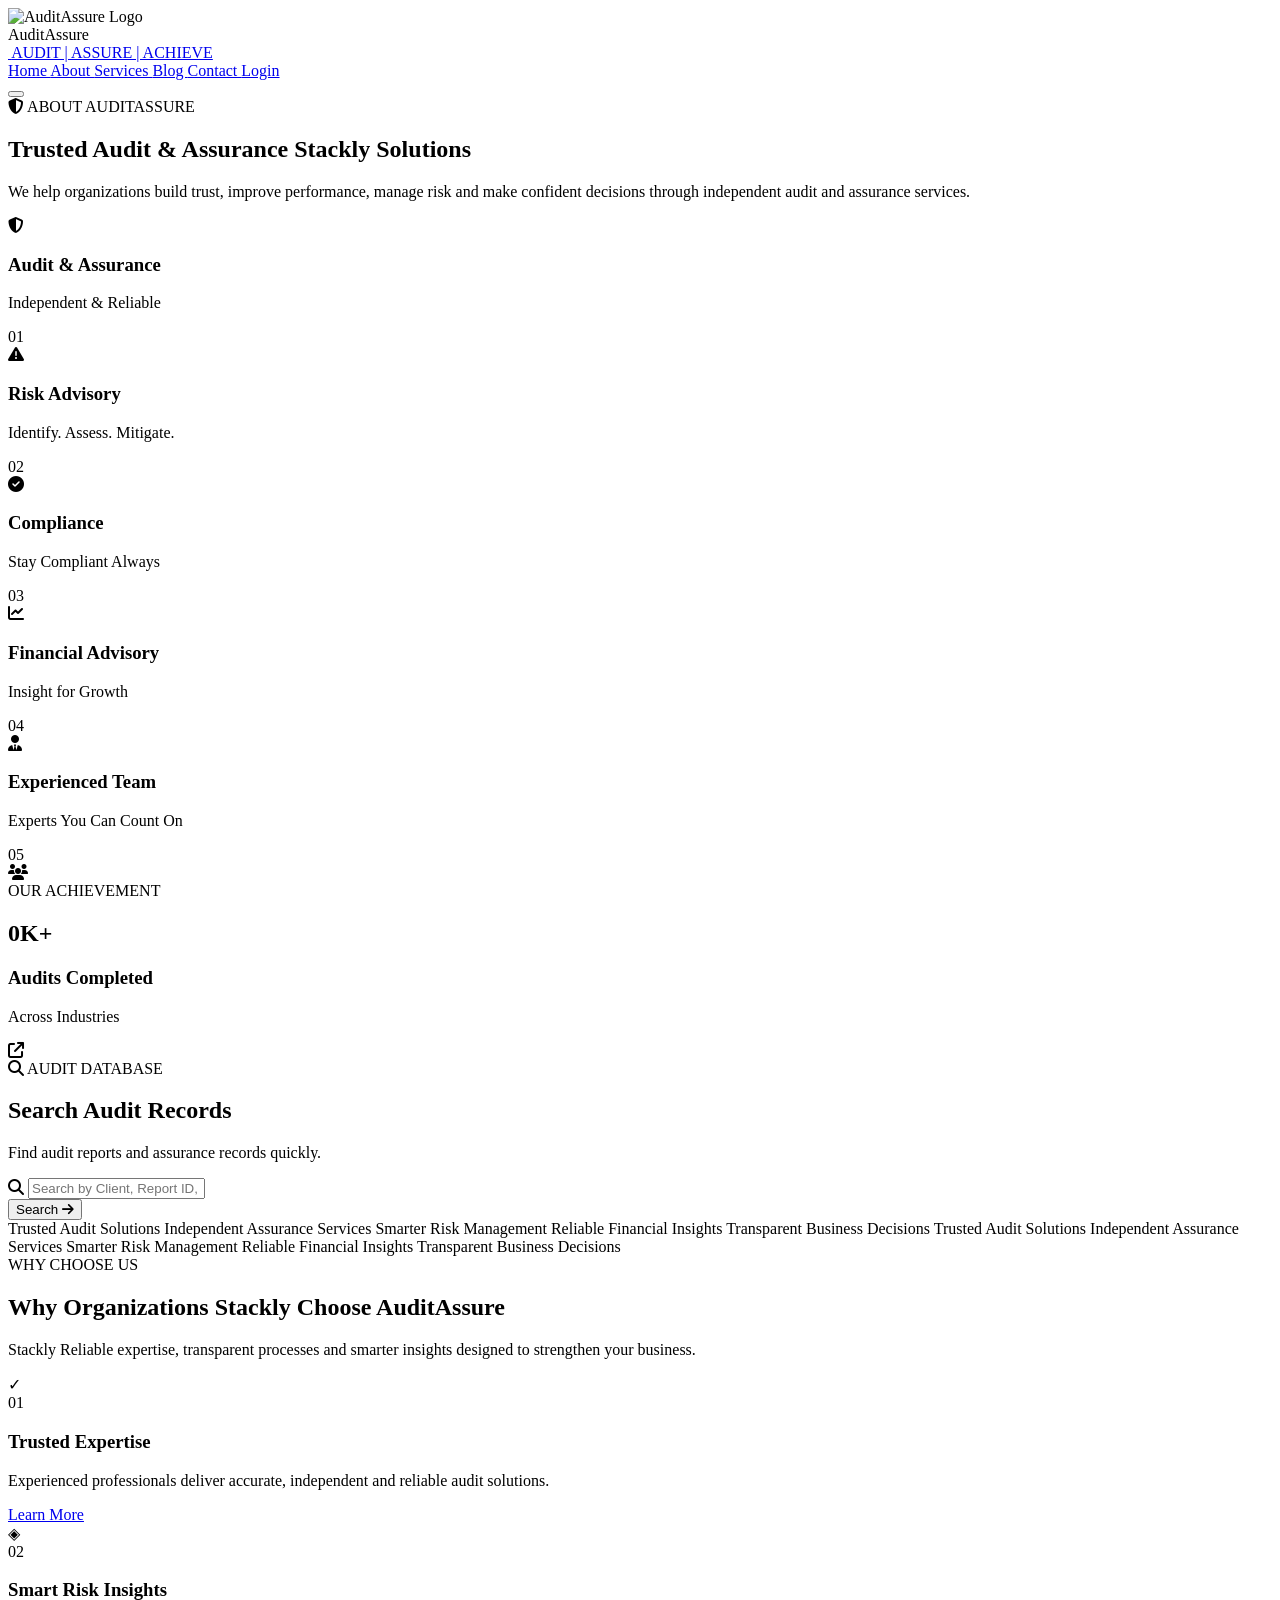
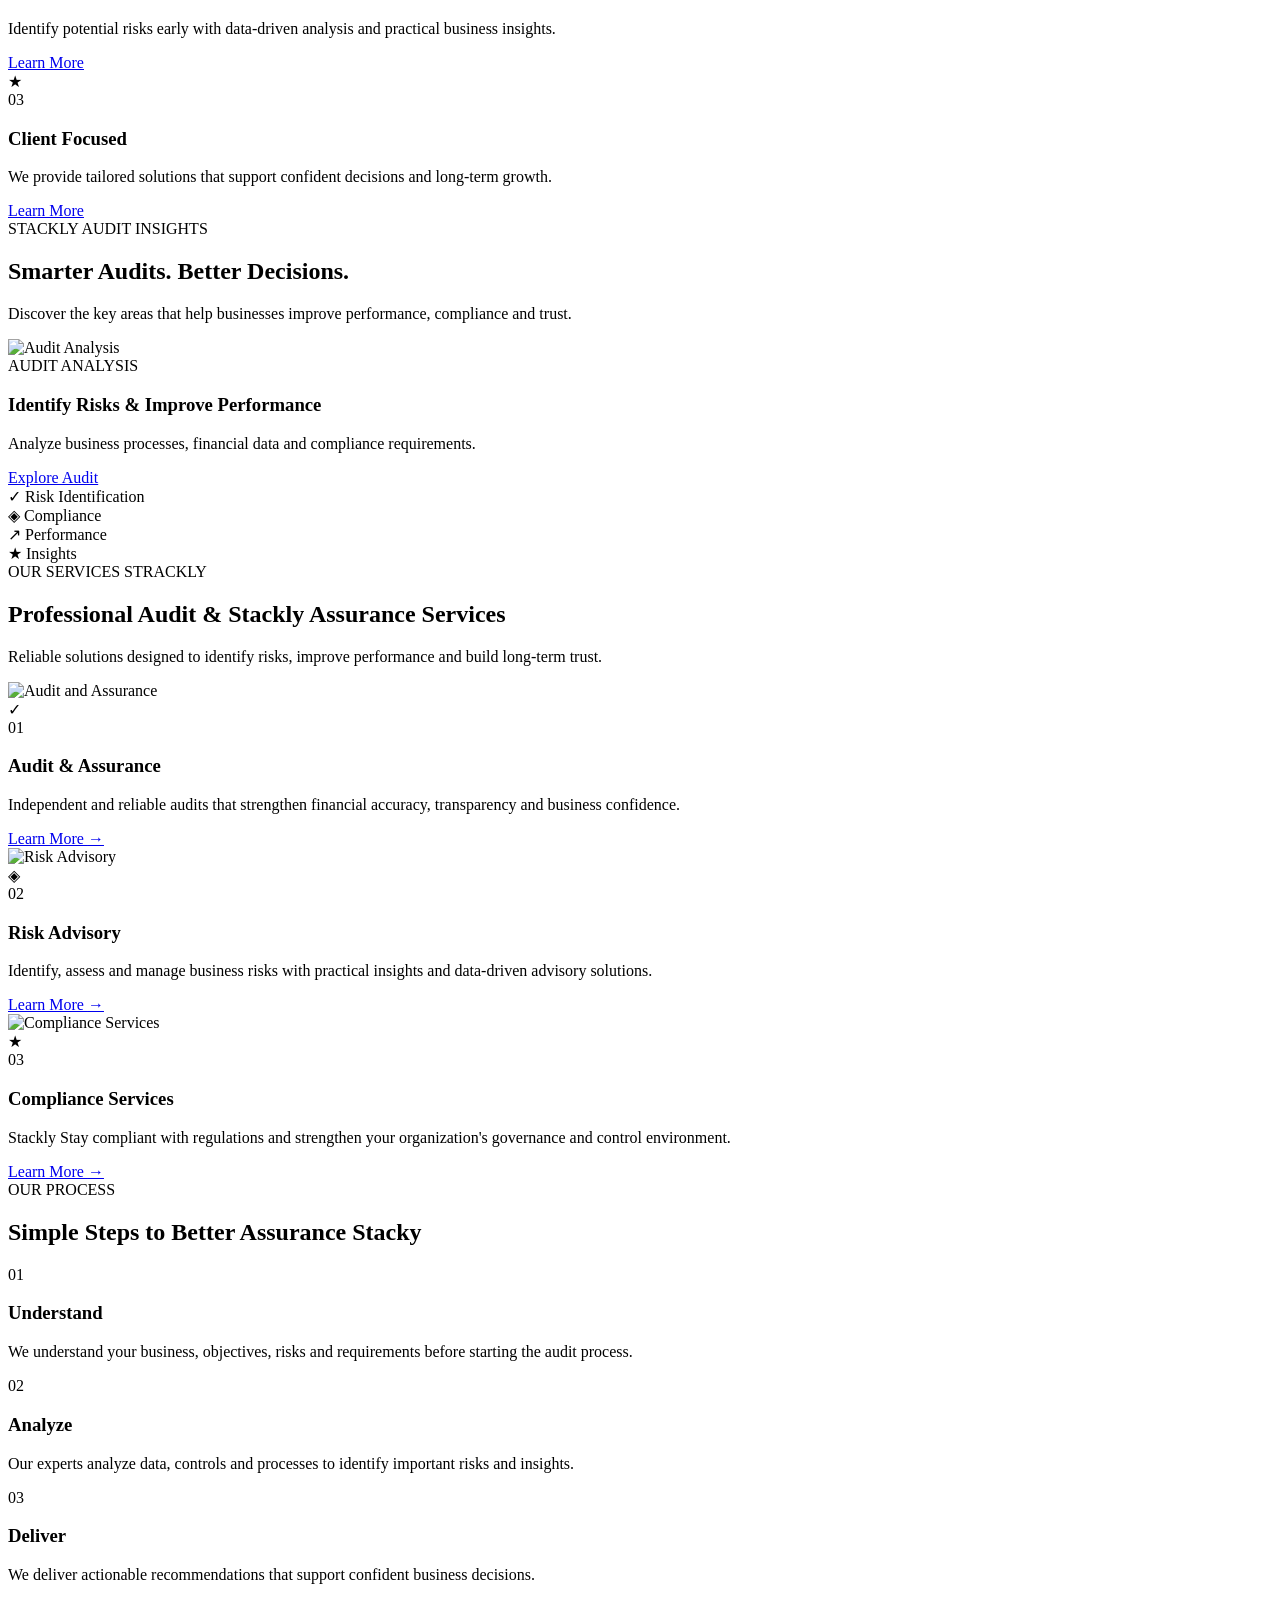
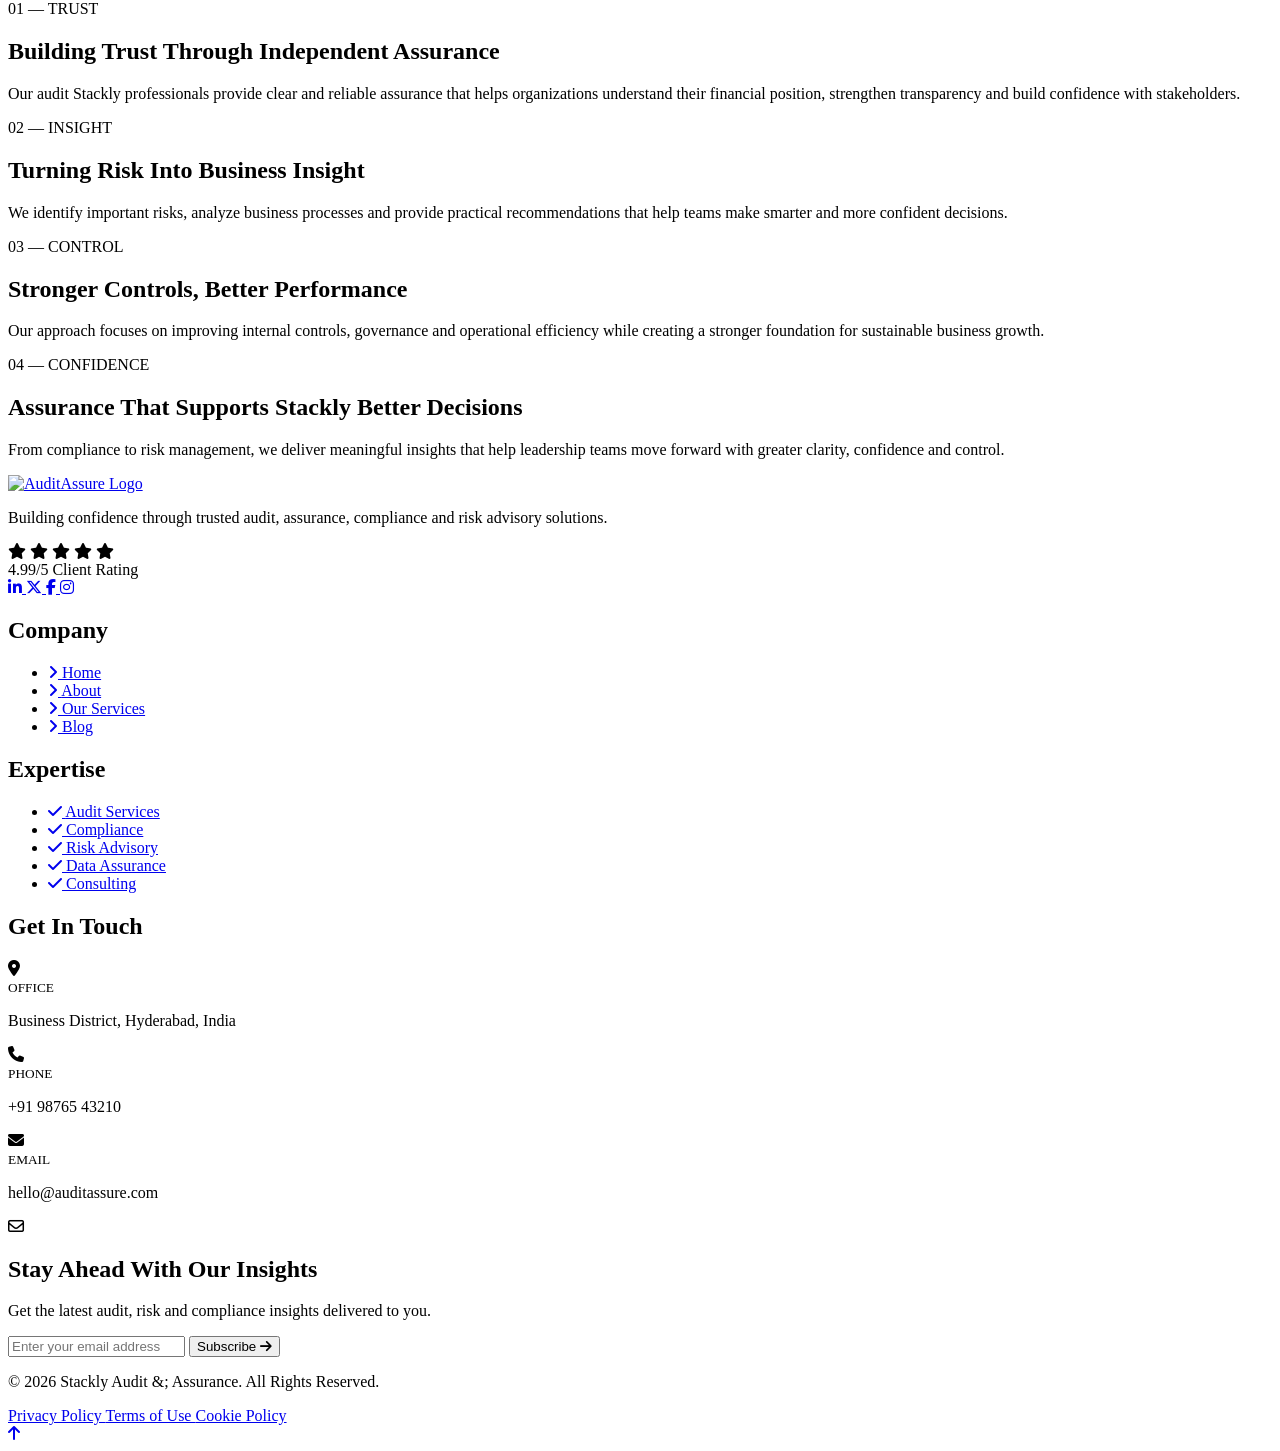
==== about.html @ adc041c5 "Add files via upload" ====
<!DOCTYPE html>
<html lang="en">
<head>
    <meta charset="UTF-8">
    <meta name="viewport" content="width=device-width, initial-scale=1.0">

    <title>AuditAssure | Contact Us</title>

    <meta
        name="description"
        content="Contact AuditAssure for professional audit and assurance services."
    >

    <!-- Google Font -->
    <link
        href="https://fonts.googleapis.com/css2?family=Inter:wght@400;500;600;700;800&display=swap"
        rel="stylesheet"
    >

    <!-- Font Awesome -->
    <link
        rel="stylesheet"
        href="https://cdnjs.cloudflare.com/ajax/libs/font-awesome/6.5.2/css/all.min.css"
    >

    <!-- CSS -->
    <link rel="stylesheet" href="css/about.css">
</head>

<body>

<!-- =====================================================
     PRELOADER
====================================================== -->

<div class="preloader" id="preloader">

    <div class="loader-wrapper">

        <div class="loader-shield">

            <img
                src="./assets/img-20.webp"
                alt="AuditAssure Logo"
            >

        </div>

        <div class="loader-brand">
            Audit<span>Assure</span>
        </div>

        <div class="loader-line">
            <span></span>
        </div>

    </div>

</div>


<!-- =====================================================
     HEADER
====================================================== -->

<header class="header" id="header">

    <div class="header-container">

        <!-- LOGO -->

        <a href="index.html" class="brand">

            <img
                class="brand-logo"
                src="./assets/img-19.webp"
                alt=""
            >

            <span class="brand-tagline">
                AUDIT | ASSURE | ACHIEVE
            </span>

        </a>


        <!-- DESKTOP / MOBILE NAV -->

        <nav class="nav" id="mainNav">

            <a href="index.html" class="nav-link">
                Home
            </a>

            <a href="about.html" class="nav-link">
                About
            </a>

            <a href="services.html" class="nav-link">
                Services
            </a>

            <a href="blog.html" class="nav-link">
                Blog
            </a>

            <a href="contact.html" class="nav-link active">
                Contact
            </a>

            <a href="login.html" class="nav-btn">
                Login
            </a>

        </nav>


        <!-- MOBILE MENU BUTTON -->

        <button
            type="button"
            class="menu-btn"
            id="menuBtn"
            aria-label="Open navigation menu"
            aria-expanded="false"
        >

            <span class="menu-icon">

                <span></span>
                <span></span>
                <span></span>

            </span>

        </button>

    </div>

</header>


<!-- =====================================================
     ABOUT / AUDIT SEARCH SECTION
===================================================== -->

<section class="audit-about" id="about">

    <!-- BACKGROUND IMAGE -->
    <div class="about-bg-image"></div>

    <!-- DARK OVERLAY -->
    <div class="about-overlay"></div>

    <!-- ANIMATED DOTS -->
    <div class="about-dots"></div>

    <!-- FLOATING GLOW ELEMENTS -->
    <div class="about-glow about-glow-1"></div>
    <div class="about-glow about-glow-2"></div>
    <div class="about-glow about-glow-3"></div>


    <div class="about-container">

        <!-- =================================================
             TOP HEADING
        ================================================== -->

        <div class="about-heading reveal-about">

            <span class="about-tag">
                <i class="fa-solid fa-shield-halved"></i>
                ABOUT AUDITASSURE
            </span>

            <h2>
                 Trusted Audit & Assurance
                <span> Stackly Solutions</span>
            </h2>

            <p>
                We help organizations build trust, improve performance,
                manage risk and make confident decisions through
                independent audit and assurance services.
            </p>

        </div>


        <!-- =================================================
             FEATURE CARDS
        ================================================== -->

        <div class="audit-features">

            <!-- CARD 1 -->
            <div class="audit-feature-card reveal-card">

                <div class="feature-icon">
                    <i class="fa-solid fa-shield-halved"></i>
                </div>

                <div class="feature-content">
                    <h3>Audit & Assurance</h3>
                    <p>Independent & Reliable</p>
                </div>

                <span class="feature-number">01</span>

            </div>


            <!-- CARD 2 -->
            <div class="audit-feature-card reveal-card">

                <div class="feature-icon">
                    <i class="fa-solid fa-triangle-exclamation"></i>
                </div>

                <div class="feature-content">
                    <h3>Risk Advisory</h3>
                    <p>Identify. Assess. Mitigate.</p>
                </div>

                <span class="feature-number">02</span>

            </div>


            <!-- CARD 3 -->
            <div class="audit-feature-card reveal-card">

                <div class="feature-icon">
                    <i class="fa-solid fa-circle-check"></i>
                </div>

                <div class="feature-content">
                    <h3>Compliance</h3>
                    <p>Stay Compliant Always</p>
                </div>

                <span class="feature-number">03</span>

            </div>


            <!-- CARD 4 -->
            <div class="audit-feature-card reveal-card">

                <div class="feature-icon">
                    <i class="fa-solid fa-chart-line"></i>
                </div>

                <div class="feature-content">
                    <h3>Financial Advisory</h3>
                    <p>Insight for Growth</p>
                </div>

                <span class="feature-number">04</span>

            </div>


            <!-- CARD 5 -->
            <div class="audit-feature-card reveal-card">

                <div class="feature-icon">
                    <i class="fa-solid fa-user-tie"></i>
                </div>

                <div class="feature-content">
                    <h3>Experienced Team</h3>
                    <p>Experts You Can Count On</p>
                </div>

                <span class="feature-number">05</span>

            </div>

        </div>


        <!-- =================================================
             SEARCH AREA
        ================================================== -->

        <div class="audit-search-area">


            <!-- =================================================
                 COUNT CARD
            ================================================== -->

            <div class="audit-count-card reveal-left">

                <div class="count-bg-circle"></div>

                <div class="count-icon">
                    <i class="fa-solid fa-users"></i>
                </div>

                <div class="count-content">

                    <span class="count-small-title">
                        OUR ACHIEVEMENT
                    </span>

                    <h2>
                        <span class="counter" data-target="120">0</span>K+
                    </h2>

                    <h3>
                        Audits Completed
                    </h3>

                    <p>
                        Across Industries
                    </p>

                </div>

                <div class="count-arrow">
                    <i class="fa-solid fa-arrow-up-right-from-square"></i>
                </div>

            </div>


            <!-- =================================================
                 SEARCH CARD
            ================================================== -->

            <div class="audit-search-card reveal-right">

                <div class="search-card-glow"></div>

                <div class="search-content">

                    <span class="search-label">
                        <i class="fa-solid fa-magnifying-glass"></i>
                        AUDIT DATABASE
                    </span>

                    <h2>
                        Search Audit Records
                    </h2>

                    <p>
                        Find audit reports and assurance
                        records quickly.
                    </p>

                </div>


                <form class="audit-search">

                    <div class="search-input">

                        <span class="search-icon">
                            <i class="fa-solid fa-magnifying-glass"></i>
                        </span>

                        <input
                            type="text"
                            placeholder="Search by Client, Report ID, or Keyword..."
                            aria-label="Search audit records"
                        >

                    </div>

                    <button type="submit">
                        Search
                        <i class="fa-solid fa-arrow-right"></i>
                    </button>

                </form>

            </div>

        </div>

    </div>

</section>

<!-- =====================================================
     MOVING TEXT SLIDER
===================================================== -->

<div class="mini-slider">

    <div class="mini-slider-track">

        <span>Trusted Audit Solutions</span>
        <span>Independent Assurance Services</span>
        <span>Smarter Risk Management</span>
        <span>Reliable Financial Insights</span>
        <span>Transparent Business Decisions</span>

        <!-- DUPLICATE FOR INFINITE LOOP -->

        <span>Trusted Audit Solutions</span>
        <span>Independent Assurance Services</span>
        <span>Smarter Risk Management</span>
        <span>Reliable Financial Insights</span>
        <span>Transparent Business Decisions</span>

    </div>

</div>


<!-- =====================================================
     WHY CHOOSE US
===================================================== -->

<section class="why-choose" id="why-choose">

    <div class="why-container">

        <!-- SECTION HEADING -->

        <div class="why-heading">

            <span class="why-label">
                WHY CHOOSE US
            </span>

            <h2>
                Why Organizations Stackly
                <span>Choose AuditAssure</span>
            </h2>

            <p>
                 Stackly Reliable expertise, transparent processes and
                smarter insights designed to strengthen your business.
            </p>

        </div>


        <!-- WHY CARDS -->

        <div class="why-cards">


            <!-- CARD 1 -->

            <div class="why-card">

                <div class="why-icon">
                    ✓
                </div>

                <div class="why-number">
                    01
                </div>

                <h3>
                    Trusted Expertise
                </h3>

                <p>
                    Experienced professionals deliver accurate,
                    independent and reliable audit solutions.
                </p>

                <a href="404.html">
                    Learn More
                   
                </a>

            </div>


            <!-- CARD 2 -->

            <div class="why-card">

                <div class="why-icon">
                    ◈
                </div>

                <div class="why-number">
                    02
                </div>

                <h3>
                    Smart Risk Insights
                </h3>

                <p>
                    Identify potential risks early with data-driven
                    analysis and practical business insights.
                </p>

                <a href="404.html">
                    Learn More
                  
                </a>

            </div>


            <!-- CARD 3 -->

            <div class="why-card">

                <div class="why-icon">
                    ★
                </div>

                <div class="why-number">
                    03
                </div>

                <h3>
                    Client Focused
                </h3>

                <p>
                    We provide tailored solutions that support
                    confident decisions and long-term growth.
                </p>

                <a href="404.html">
                    Learn More
                    
                </a>

            </div>


        </div>

    </div>

</section>

<!-- =====================================================
     AUDIT INSIGHT SECTION
===================================================== -->

<section class="audit-insight" id="audit-insight">

    <div class="insight-container">

        <!-- =================================================
             SECTION HEADING
        ================================================= -->

        <div class="insight-heading">

            <span class="insight-label">
                 STACKLY AUDIT INSIGHTS
            </span>

            <h2>
                Smarter Audits.
                <strong>Better Decisions.</strong>
            </h2>

            <p>
                Discover the key areas that help businesses
                improve performance, compliance and trust.
            </p>

        </div>


        <!-- =================================================
             IMAGE CARD
        ================================================= -->

        <div class="audit-image-card">

            <img
                src="./assets/img-8.webp"
                alt="Audit Analysis"
            >


            <!-- IMAGE OVERLAY -->

            <div class="audit-image-overlay">

                <div class="audit-badge">
                    AUDIT ANALYSIS
                </div>

                <h3>
                    Identify Risks &amp;
                    Improve Performance
                </h3>

                <p>
                    Analyze business processes, financial data
                    and compliance requirements.
                </p>

                <a
                    href="404.html"
                    class="audit-btn"
                >
                    Explore Audit
                   
                </a>

            </div>


            <!-- =================================================
                 FLOATING TAGS
            ================================================= -->

            <div class="audit-tag tag-one">
                <span>✓</span>
                Risk Identification
            </div>

            <div class="audit-tag tag-two">
                <span>◈</span>
                Compliance
            </div>

            <div class="audit-tag tag-three">
                <span>↗</span>
                Performance
            </div>

            <div class="audit-tag tag-four">
                <span>★</span>
                Insights
            </div>

        </div>

    </div>

</section>

<!-- =====================================================
     SERVICES SECTION
===================================================== -->

<section class="services-section" id="services">

    <div class="services-container">

        <!-- =================================================
             SECTION HEADING
        ================================================= -->

        <div class="services-heading">

            <span class="services-label">
                OUR SERVICES STRACKLY
            </span>

            <h2>
                Professional Audit & Stackly
                <strong>Assurance Services</strong>
            </h2>

            <p>
                Reliable solutions designed to identify risks,
                improve performance and build long-term trust.
            </p>

        </div>


        <!-- =================================================
             SERVICE CARDS
        ================================================= -->

        <div class="services-grid">


            <!-- SERVICE 01 -->

            <article class="service-card">

                <div class="service-image">

                    <img
                        src="./assets/img-11.webp"
                        alt="Audit and Assurance"
                    >

                    <div class="service-image-overlay"></div>

                    <div class="service-icon">
                        ✓
                    </div>

                </div>


                <div class="service-content">

                    <span class="service-number">
                        01
                    </span>

                    <h3>
                        Audit &amp; Assurance
                    </h3>

                    <p>
                        Independent and reliable audits that
                        strengthen financial accuracy,
                        transparency and business confidence.
                    </p>

                    <a href="404.html">
                        Learn More
                        <span>→</span>
                    </a>

                </div>

            </article>



            <!-- SERVICE 02 -->

            <article class="service-card">

                <div class="service-image">

                    <img
                        src="./assets/img-12.webp"
                        alt="Risk Advisory"
                    >

                    <div class="service-image-overlay"></div>

                    <div class="service-icon">
                        ◈
                    </div>

                </div>


                <div class="service-content">

                    <span class="service-number">
                        02
                    </span>

                    <h3>
                        Risk Advisory
                    </h3>

                    <p>
                        Identify, assess and manage business
                        risks with practical insights and
                        data-driven advisory solutions.
                    </p>

                    <a href="404.html">
                        Learn More
                        <span>→</span>
                    </a>

                </div>

            </article>



            <!-- SERVICE 03 -->

            <article class="service-card">

                <div class="service-image">

                    <img
                        src="./assets/img-14.webp"
                        alt="Compliance Services"
                    >

                    <div class="service-image-overlay"></div>

                    <div class="service-icon">
                        ★
                    </div>

                </div>


                <div class="service-content">

                    <span class="service-number">
                        03
                    </span>

                    <h3>
                        Compliance Services
                    </h3>

                    <p>
                         Stackly Stay compliant with regulations and
                        strengthen your organization's
                        governance and control environment.
                    </p>

                    <a href="404.html">
                        Learn More
                        <span>→</span>
                    </a>

                </div>

            </article>

        </div>



        <!-- =================================================
             PROCESS SECTION
        ================================================= -->

        <div class="process-section">

            <div class="process-heading">

                <span>
                    OUR PROCESS
                </span>

                <h2>
                    Simple Steps to
                    <strong>Better Assurance Stacky</strong>
                </h2>

            </div>


            <div class="process-grid">


                <!-- STEP 01 -->

                <div class="process-card">

                    <div class="process-icon">
                        <span>01</span>
                    </div>

                    <h3>
                        Understand
                    </h3>

                    <p>
                        We understand your business,
                        objectives, risks and requirements
                        before starting the audit process.
                    </p>

                </div>



                <!-- STEP 02 -->

                <div class="process-card">

                    <div class="process-icon">
                        <span>02</span>
                    </div>

                    <h3>
                        Analyze
                    </h3>

                    <p>
                        Our experts analyze data, controls
                        and processes to identify important
                        risks and insights.
                    </p>

                </div>



                <!-- STEP 03 -->

                <div class="process-card">

                    <div class="process-icon">
                        <span>03</span>
                    </div>

                    <h3>
                        Deliver
                    </h3>

                    <p>
                        We deliver actionable recommendations
                        that support confident business
                        decisions.
                    </p>

                </div>


            </div>

        </div>

    </div>

</section>



<!-- =====================================================
     SERVICE INFORMATION
===================================================== -->

<section class="service-info-section">

    <div class="service-info-container">


        <!-- BLOCK 1 -->

        <div class="info-block info-up">

            <span class="info-tag">
                01 — TRUST
            </span>

            <h2>
                Building Trust Through
                <strong>Independent Assurance</strong>
            </h2>

            <p>
                Our audit Stackly professionals provide clear and reliable
                assurance that helps organizations understand their
                financial position, strengthen transparency and build
                confidence with stakeholders.
            </p>

        </div>



        <!-- BLOCK 2 -->

        <div class="info-block info-down">

            <span class="info-tag">
                02 — INSIGHT
            </span>

            <h2>
                Turning Risk Into
                <strong>Business Insight</strong>
            </h2>

            <p>
                We identify important risks, analyze business processes
                and provide practical recommendations that help teams
                make smarter and more confident decisions.
            </p>

        </div>



        <!-- BLOCK 3 -->

        <div class="info-block info-up">

            <span class="info-tag">
                03 — CONTROL
            </span>

            <h2>
                Stronger Controls,
                <strong>Better Performance</strong>
            </h2>

            <p>
                Our approach focuses on improving internal controls,
                governance and operational efficiency while creating
                a stronger foundation for sustainable business growth.
            </p>

        </div>



        <!-- BLOCK 4 -->

        <div class="info-block info-down">

            <span class="info-tag">
                04 — CONFIDENCE
            </span>

            <h2>
                Assurance That Supports Stackly 
                <strong>Better Decisions</strong>
            </h2>

            <p>
                From compliance to risk management, we deliver
                meaningful insights that help leadership teams move
                forward with greater clarity, confidence and control.
            </p>

        </div>


    </div>

</section>

<!-- =====================================================
     PROFESSIONAL FOOTER
===================================================== -->

<footer class="audit-footer">

    <!-- Animated Top Line -->
    <div class="footer-top-line"></div>


    <!-- =================================================
         MAIN FOOTER
    ================================================= -->

    <div class="footer-container">


        <!-- =================================================
             BRAND COLUMN
        ================================================= -->

        <div class="footer-brand">

               <a href="index.html" class="brand">

        <img
            class="brand-logo"
            src="./assets/img-20.webp"
            alt="AuditAssure Logo"
        >

    </a>


            <p>
                Building confidence through trusted audit,
                assurance, compliance and risk advisory
                solutions.
            </p>


            <!-- Rating -->

            <div class="footer-rating">

                <div class="footer-stars">

                    <i class="fa-solid fa-star"></i>
                    <i class="fa-solid fa-star"></i>
                    <i class="fa-solid fa-star"></i>
                    <i class="fa-solid fa-star"></i>
                    <i class="fa-solid fa-star"></i>

                </div>

                <span>
                    4.99/5 Client Rating
                </span>

            </div>


            <!-- Social Icons -->

            <div class="footer-social">

                <a href="404.html" aria-label="LinkedIn">
                    <i class="fa-brands fa-linkedin-in"></i>
                </a>

                <a href="404.html" aria-label="X">
                    <i class="fa-brands fa-x-twitter"></i>
                </a>

                <a href="404.html" aria-label="Facebook">
                    <i class="fa-brands fa-facebook-f"></i>
                </a>

                <a href="404.html" aria-label="Instagram">
                    <i class="fa-brands fa-instagram"></i>
                </a>

            </div>

        </div>



        <!-- =================================================
             COMPANY
        ================================================= -->

        <div class="footer-column">

            <h2>
                Company
            </h2>

            <span class="footer-heading-line"></span>


            <ul>

                <li>
                    <a href="index.html">
                        <i class="fa-solid fa-angle-right"></i>
                        <span>Home</span>
                    </a>
                </li>

                <li>
                    <a href="about.html">
                        <i class="fa-solid fa-angle-right"></i>
                        <span>About </span>
                    </a>
                </li>

                <li>
                    <a href="services.html">
                        <i class="fa-solid fa-angle-right"></i>
                        <span>Our Services</span>
                    </a>
                </li>

                

                <li>
                    <a href="blog.html">
                        <i class="fa-solid fa-angle-right"></i>
                        <span>Blog</span>
                    </a>
                </li>

            </ul>

        </div>



        <!-- =================================================
             EXPERTISE
        ================================================= -->

        <div class="footer-column">

            <h2>
                Expertise
            </h2>

            <span class="footer-heading-line"></span>


            <ul>

                <li>
                    <a href="services.html#audit">
                        <i class="fa-solid fa-check"></i>
                        <span>Audit Services</span>
                    </a>
                </li>

                <li>
                    <a href="services.html#compliance">
                        <i class="fa-solid fa-check"></i>
                        <span>Compliance</span>
                    </a>
                </li>

                <li>
                    <a href="services.html#risk">
                        <i class="fa-solid fa-check"></i>
                        <span>Risk Advisory</span>
                    </a>
                </li>

                <li>
                    <a href="services.html#data">
                        <i class="fa-solid fa-check"></i>
                        <span>Data Assurance</span>
                    </a>
                </li>

                <li>
                    <a href="contact.html">
                        <i class="fa-solid fa-check"></i>
                        <span>Consulting</span>
                    </a>
                </li>

            </ul>

        </div>



        <!-- =================================================
             CONTACT
        ================================================= -->

        <div class="footer-column footer-contact">

            <h2>
                Get In Touch
            </h2>

            <span class="footer-heading-line"></span>


            <!-- Location -->

            <div class="footer-contact-item">

                <div class="contact-icon">

                    <i class="fa-solid fa-location-dot"></i>

                </div>

                <div>

                    <small>
                        OFFICE
                    </small>

                    <p>
                        Business District,
                        Hyderabad, India
                    </p>

                </div>

            </div>


            <!-- Phone -->

            <div class="footer-contact-item">

                <div class="contact-icon">

                    <i class="fa-solid fa-phone"></i>

                </div>

                <div>

                    <small>
                        PHONE
                    </small>

                    <p>
                        +91 98765 43210
                    </p>

                </div>

            </div>


            <!-- Email -->

            <div class="footer-contact-item">

                <div class="contact-icon">

                    <i class="fa-solid fa-envelope"></i>

                </div>

                <div>

                    <small>
                        EMAIL
                    </small>

                    <p>
                        hello@auditassure.com
                    </p>

                </div>

            </div>

        </div>

    </div>



    <!-- =================================================
         NEWSLETTER
    ================================================= -->

    <div class="footer-newsletter">


        <div class="newsletter-content">

            <div class="newsletter-icon">

                <i class="fa-regular fa-envelope"></i>

            </div>


            <div>

                <h2>
                    Stay Ahead With Our Insights
                </h2>

                <p>
                    Get the latest audit, risk and
                    compliance insights delivered to you.
                </p>

            </div>

        </div>


        <form
            class="newsletter-form"
            id="newsletterForm"
        >

            <input
                type="email"
                id="newsletterEmail"
                placeholder="Enter your email address"
                required
            >

            <button type="submit">

                Subscribe

                <i class="fa-solid fa-arrow-right"></i>

            </button>

        </form>

    </div>



    <!-- =================================================
         FOOTER BOTTOM
    ================================================= -->

    <div class="footer-bottom">


        <p>
            © 2026 Stackly Audit &; Assurance.
            All Rights Reserved.
        </p>


        <div class="footer-bottom-links">

            <a href="404.html">
                Privacy Policy
            </a>

            <a href="404.html">
                Terms of Use
            </a>

            <a href="404.html">
                Cookie Policy
            </a>

        </div>


        <a
            href="#home"
            class="back-top"
            aria-label="Back to top"
        >

            <i class="fa-solid fa-arrow-up"></i>

        </a>

    </div>

</footer>


  <!-- =====================================================
       JAVASCRIPT
  ====================================================== -->
  <script src="./javascript/about.js"></script>

</body>
</html>
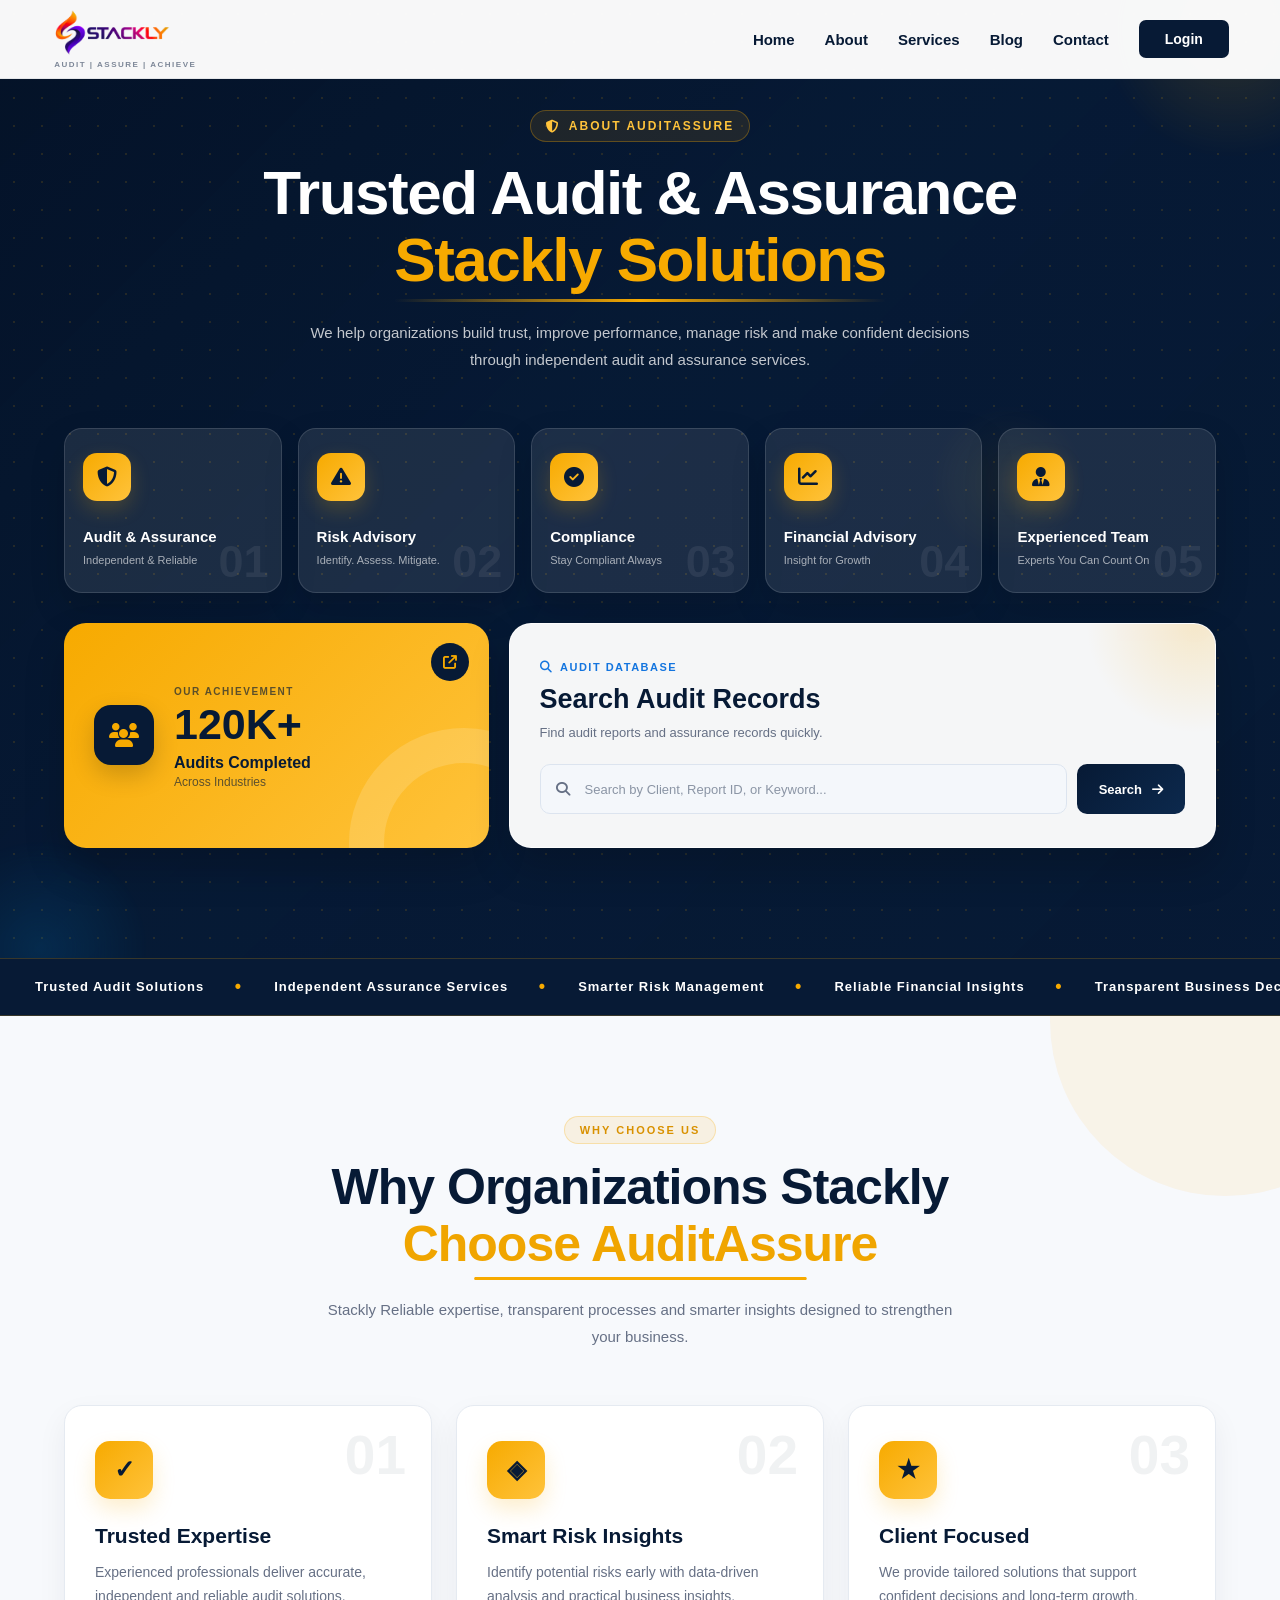
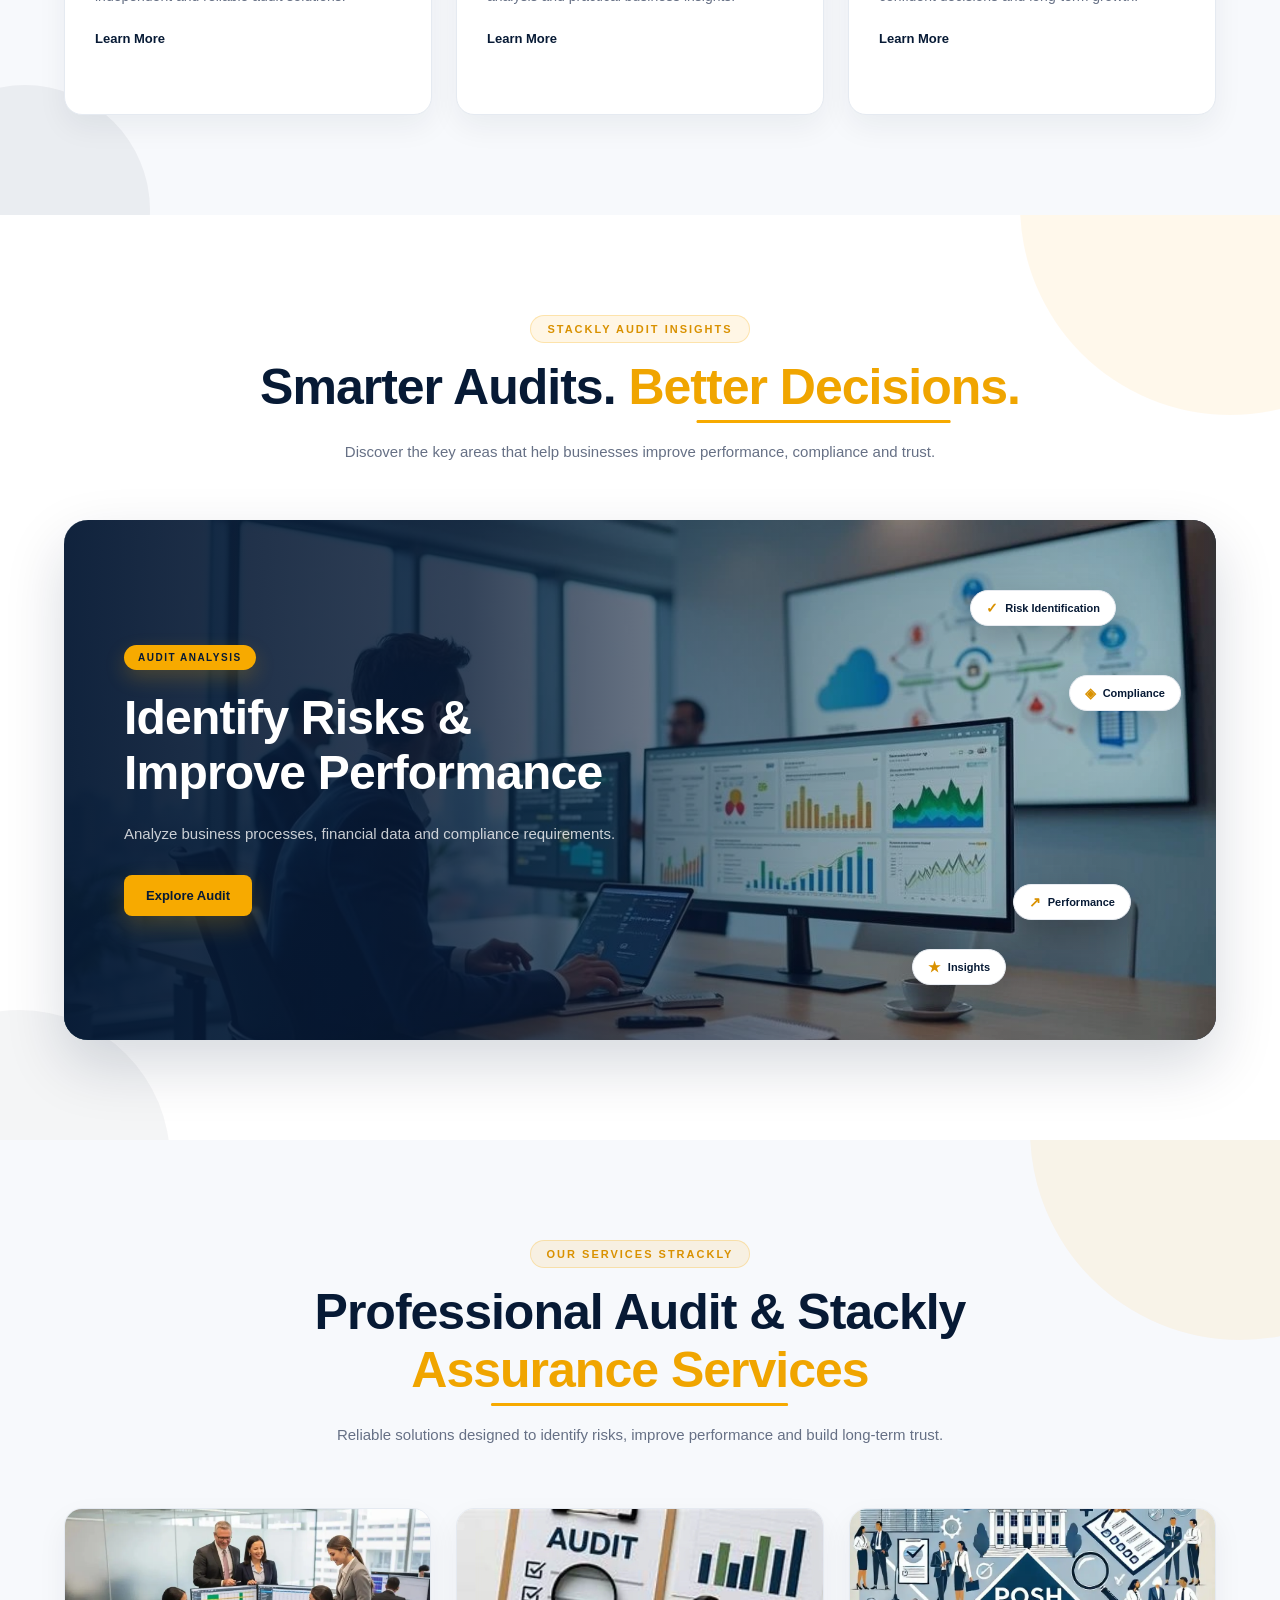
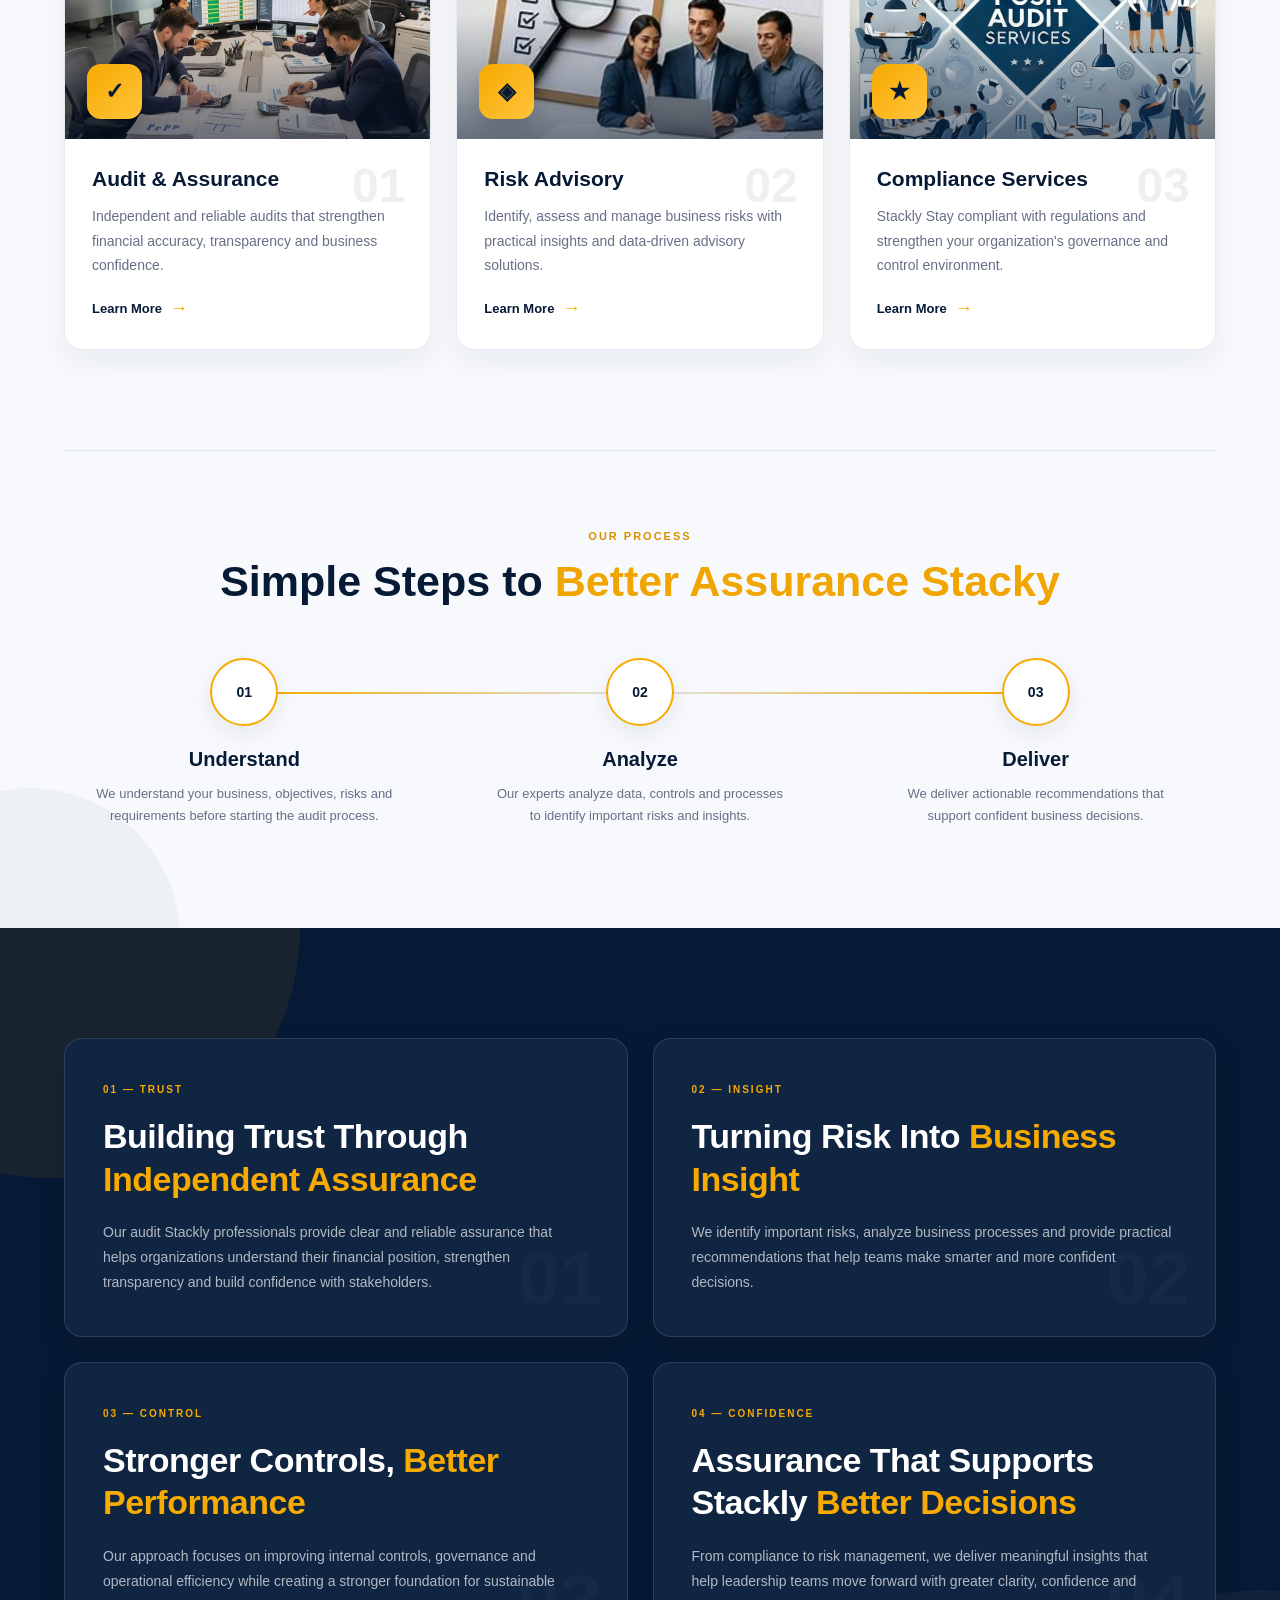
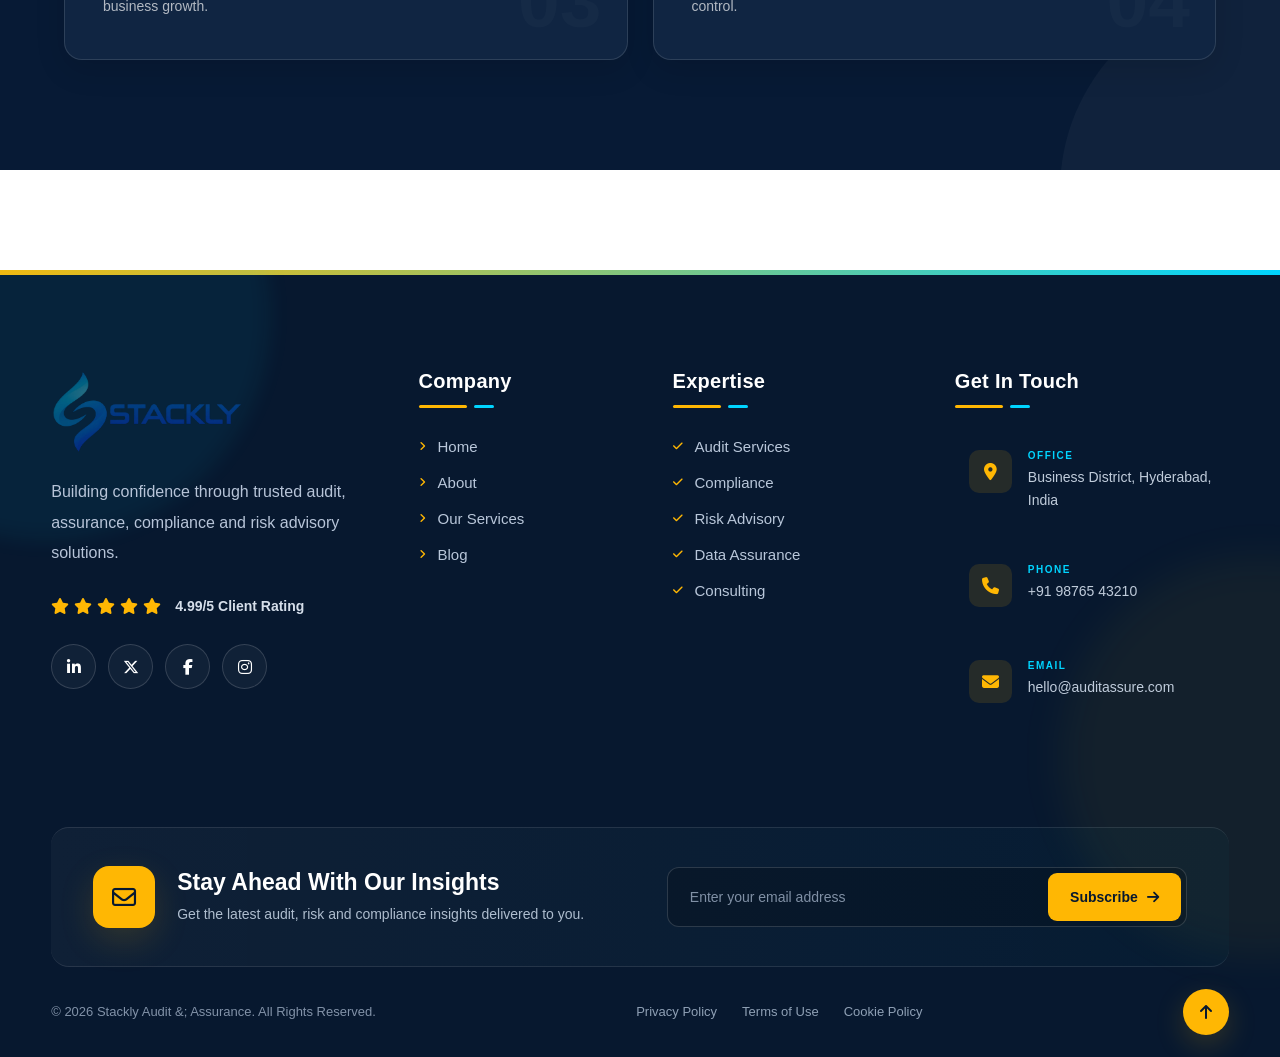
==== commit 2cf3fb79: "Add files via upload" ====
--- a/about.html
+++ b/about.html
@@ -104,7 +104,7 @@
                 Blog
             </a>
 
-            <a href="contact.html" class="nav-link active">
+            <a href="contact.html" class="nav-link ">
                 Contact
             </a>
 
--- a/css/about.css
+++ b/css/about.css
@@ -0,0 +1,7428 @@
+/* =========================================================
+   AUDITASSURE CONTACT PAGE
+   COMPLETE RESPONSIVE CSS
+========================================================= */
+
+
+/* =========================================================
+   ROOT
+========================================================= */
+
+:root {
+
+    --navy: #071a35;
+    --navy-2: #0c294d;
+
+    --gold: #f7aa00;
+    --gold-2: #ffc33b;
+
+    --gold-light: #ffc33b;
+
+    --white: #ffffff;
+
+    --light: #f5f7fa;
+
+    --text: #101c30;
+
+    --muted: #667085;
+
+    --border: #e1e7ef;
+
+    --green: #159447;
+
+    --danger: #d62828;
+
+    --shadow:
+        0 16px 40px rgba(7, 26, 53, 0.12);
+
+    --radius: 14px;
+
+}
+
+
+/* =========================================================
+   RESET
+========================================================= */
+
+* {
+
+    margin: 0;
+
+    padding: 0;
+
+    box-sizing: border-box;
+
+}
+
+
+html {
+
+    scroll-behavior: smooth;
+
+    scroll-padding-top: 80px;
+
+}
+
+
+body {
+
+    font-family: "Inter", sans-serif;
+
+    color: var(--text);
+
+    background: #ffffff;
+
+    overflow-x: hidden;
+
+}
+
+
+body.menu-open {
+
+    overflow: hidden;
+
+}
+
+
+a {
+
+    color: inherit;
+
+    text-decoration: none;
+
+}
+
+
+button,
+input,
+select,
+textarea {
+
+    font-family: inherit;
+
+}
+
+
+img {
+
+    max-width: 100%;
+
+}
+
+
+.container {
+
+    width: min(1200px, 92%);
+
+    margin: auto;
+
+}
+
+
+/* =========================================================
+   PRELOADER
+========================================================= */
+
+.preloader {
+
+    position: fixed;
+
+    inset: 0;
+
+    width: 100%;
+
+    height: 100vh;
+
+    display: flex;
+
+    align-items: center;
+
+    justify-content: center;
+
+    background: #f7faff;
+
+    z-index: 999999;
+
+    opacity: 1;
+
+    visibility: visible;
+
+    pointer-events: all;
+
+    transition:
+        opacity .7s ease,
+        visibility .7s ease;
+
+}
+
+
+.preloader.hide {
+
+    opacity: 0;
+
+    visibility: hidden;
+
+    pointer-events: none;
+
+}
+
+
+.loader-wrapper {
+
+    display: flex;
+
+    flex-direction: column;
+
+    align-items: center;
+
+    justify-content: center;
+
+    text-align: center;
+
+}
+
+
+.loader-shield {
+
+    width: 100px;
+
+    height: 100px;
+
+    display: flex;
+
+    align-items: center;
+
+    justify-content: center;
+
+    background: #fff;
+
+    border-radius: 25px;
+
+    border: 1px solid #e3e9f5;
+
+    box-shadow:
+        0 15px 40px rgba(7, 26, 53, .15),
+        0 0 0 8px rgba(247, 170, 0, .06);
+
+    overflow: hidden;
+
+    animation: loaderFloat 2s ease-in-out infinite;
+
+}
+
+
+.loader-shield img {
+
+    width: 82px;
+
+    height: 82px;
+
+    object-fit: contain;
+
+}
+
+
+.loader-brand {
+
+    margin-top: 18px;
+
+    margin-bottom: 24px;
+
+    font-size: 30px;
+
+    font-weight: 800;
+
+    color: var(--navy);
+
+}
+
+
+.loader-brand span {
+
+    color: var(--gold);
+
+}
+
+
+.loader-line {
+
+    position: relative;
+
+    width: 230px;
+
+    height: 5px;
+
+    border-radius: 20px;
+
+    background: #e5eaf1;
+
+    overflow: hidden;
+
+}
+
+
+.loader-line span {
+
+    position: absolute;
+
+    top: 0;
+
+    left: -50%;
+
+    width: 50%;
+
+    height: 100%;
+
+    border-radius: 20px;
+
+    background:
+        linear-gradient(
+            90deg,
+            var(--navy),
+            var(--gold),
+            var(--navy)
+        );
+
+    animation: loaderLine 1.5s ease-in-out infinite;
+
+}
+
+
+@keyframes loaderFloat {
+
+    0%,
+    100% {
+
+        transform: translateY(0);
+
+    }
+
+    50% {
+
+        transform: translateY(-8px);
+
+    }
+
+}
+
+
+@keyframes loaderLine {
+
+    0% {
+
+        left: -50%;
+
+    }
+
+    50% {
+
+        left: 30%;
+
+    }
+
+    100% {
+
+       
+
+    }
+
+}
+
+
+/* =========================================================
+   HEADER
+========================================================= */
+
+.header {
+
+    position: fixed;
+
+    top: 0;
+
+    left: 0;
+
+    width: 100%;
+
+    z-index: 9999;
+
+    background:
+        rgba(255,255,255,.97);
+
+    border-bottom:
+        1px solid rgba(7,26,53,.08);
+
+    transition:
+        background .3s ease,
+        box-shadow .3s ease;
+
+}
+
+
+.header.scrolled {
+
+    background:
+        rgba(255,255,255,.98);
+
+    box-shadow:
+        0 8px 30px rgba(7,26,53,.10);
+
+}
+
+
+.header-container {
+
+    width: min(1200px,92%);
+
+    margin: auto;
+
+    min-height: 78px;
+
+    display: flex;
+
+    align-items: center;
+
+    justify-content: space-between;
+
+}
+
+
+/* =========================================================
+   LOGO
+========================================================= */
+
+.brand {
+
+    display: flex;
+
+    flex-direction: column;
+
+    align-items: flex-start;
+
+    justify-content: center;
+
+    gap: 3px;
+
+    flex-shrink: 0;
+
+}
+
+
+.brand-logo {
+
+    width: 145px;
+
+    height: 48px;
+
+    object-fit: contain;
+
+    object-position: left center;
+
+    display: block;
+
+    transition:
+        transform .3s ease;
+
+}
+
+
+.brand:hover .brand-logo {
+
+    transform: scale(1.03);
+
+}
+
+
+.brand-tagline {
+
+    margin-left: 3px;
+
+    font-size: 8px;
+
+    font-weight: 600;
+
+    letter-spacing: 1.5px;
+
+    color: #7d8798;
+
+    white-space: nowrap;
+
+}
+
+
+/* =========================================================
+   NAV
+========================================================= */
+
+.nav {
+
+    display: flex;
+
+    align-items: center;
+
+    gap: 30px;
+
+}
+
+
+.nav-link {
+
+    position: relative;
+
+    color: var(--navy);
+
+    font-size: 15px;
+
+    font-weight: 600;
+
+    padding: 10px 0;
+
+    transition: color .3s ease;
+
+}
+
+
+.nav-link::after {
+
+    content: "";
+
+    position: absolute;
+
+    left: 0;
+
+    bottom: 2px;
+
+    width: 0;
+
+    height: 2px;
+
+    background: var(--gold);
+
+    transition: width .3s ease;
+
+}
+
+
+.nav-link:hover,
+.nav-link.active {
+
+    color: var(--gold);
+
+}
+
+
+.nav-link:hover::after,
+.nav-link.active::after {
+
+    width: 100%;
+
+}
+
+
+/* =========================================================
+   LOGIN
+========================================================= */
+
+.nav-btn {
+
+    display: inline-flex;
+
+    align-items: center;
+
+    justify-content: center;
+
+    min-width: 90px;
+
+    padding: 11px 20px;
+
+    border-radius: 7px;
+
+    background: var(--navy);
+
+    color: #fff;
+
+    font-size: 14px;
+
+    font-weight: 700;
+
+    transition: .3s ease;
+
+}
+
+
+.nav-btn:hover {
+
+    background: var(--gold);
+
+    color: var(--navy);
+
+    transform: translateY(-2px);
+
+    box-shadow:
+        0 8px 20px rgba(247,170,0,.25);
+
+}
+
+
+/* =========================================================
+   MENU BUTTON
+========================================================= */
+
+.menu-btn {
+
+    display: none;
+
+    width: 44px;
+
+    height: 44px;
+
+    border: 0;
+
+    outline: none;
+
+    background: transparent;
+
+    cursor: pointer;
+
+    align-items: center;
+
+    justify-content: center;
+
+    border-radius: 8px;
+
+    position: relative;
+
+    z-index: 10001;
+
+}
+
+
+.menu-icon {
+
+    width: 25px;
+
+    height: 20px;
+
+    position: relative;
+
+    display: flex;
+
+    flex-direction: column;
+
+    justify-content: space-between;
+
+}
+
+
+.menu-icon span {
+
+    width: 100%;
+
+    height: 2.5px;
+
+    display: block;
+
+    border-radius: 10px;
+
+    background: var(--navy);
+
+    transition:
+        transform .3s ease,
+        opacity .25s ease;
+
+}
+
+
+/* =========================================================
+   HAMBURGER → X
+========================================================= */
+
+.menu-btn.active .menu-icon span:nth-child(1) {
+
+    transform:
+        translateY(8.7px)
+        rotate(45deg);
+
+}
+
+
+.menu-btn.active .menu-icon span:nth-child(2) {
+
+    opacity: 0;
+
+    transform: scaleX(0);
+
+}
+
+
+.menu-btn.active .menu-icon span:nth-child(3) {
+
+    transform:
+        translateY(-8.7px)
+        rotate(-45deg);
+
+}
+/* =========================================================
+   AUDITASSURE
+   ABOUT / AUDIT SEARCH SECTION
+   DESKTOP + TABLET + MOBILE
+========================================================= */
+
+
+/* =========================================================
+   MAIN SECTION
+========================================================= */
+
+.audit-about {
+
+    position: relative;
+
+    width: 100%;
+
+    min-height: 850px;
+
+    padding: 110px 5%;
+
+    overflow: hidden;
+
+    isolation: isolate;
+
+    background: #071a35;
+}
+
+
+/* =========================================================
+   BACKGROUND IMAGE
+========================================================= */
+
+.about-bg-image {
+
+    position: absolute;
+
+    inset: 0;
+
+    width: 100%;
+    height: 100%;
+
+    z-index: -5;
+
+    background-image:
+        url("assets/img-18.webp");
+
+    background-size: cover;
+
+    background-position: center;
+
+    background-repeat: no-repeat;
+
+    transform: scale(1.08);
+
+    animation:
+        aboutBackgroundMove 18s ease-in-out infinite alternate;
+}
+
+
+/* Background slow movement */
+
+@keyframes aboutBackgroundMove {
+
+    0% {
+        transform: scale(1.08) translate3d(0, 0, 0);
+    }
+
+    50% {
+        transform: scale(1.12) translate3d(-12px, -8px, 0);
+    }
+
+    100% {
+        transform: scale(1.08) translate3d(10px, 8px, 0);
+    }
+}
+
+
+/* =========================================================
+   DARK OVERLAY
+========================================================= */
+
+.about-overlay {
+
+    position: absolute;
+
+    inset: 0;
+
+    z-index: -4;
+
+    background:
+        linear-gradient(
+            135deg,
+            rgba(4, 18, 39, 0.96) 0%,
+            rgba(7, 26, 53, 0.88) 45%,
+            rgba(7, 26, 53, 0.94) 100%
+        );
+}
+
+
+/* =========================================================
+   ANIMATED DOT PATTERN
+========================================================= */
+
+.about-dots {
+
+    position: absolute;
+
+    inset: 0;
+
+    z-index: -3;
+
+    opacity: 0.20;
+
+    background-image:
+        radial-gradient(
+            rgba(247, 170, 0, 0.65) 1px,
+            transparent 1px
+        );
+
+    background-size: 28px 28px;
+
+    animation:
+        dotsMove 20s linear infinite;
+}
+
+
+@keyframes dotsMove {
+
+    from {
+        background-position:
+            0 0;
+    }
+
+    to {
+        background-position:
+            28px 28px;
+    }
+}
+
+
+/* =========================================================
+   FLOATING GLOW
+========================================================= */
+
+.about-glow {
+
+    position: absolute;
+
+    border-radius: 50%;
+
+    pointer-events: none;
+
+    filter: blur(3px);
+
+    opacity: 0.35;
+
+    z-index: -2;
+
+    animation:
+        glowFloat 7s ease-in-out infinite alternate;
+}
+
+
+.about-glow-1 {
+
+    width: 260px;
+    height: 260px;
+
+    top: -100px;
+    right: -80px;
+
+    background:
+        radial-gradient(
+            circle,
+            rgba(247, 170, 0, 0.45),
+            transparent 70%
+        );
+}
+
+
+.about-glow-2 {
+
+    width: 220px;
+    height: 220px;
+
+    bottom: -100px;
+    left: -70px;
+
+    background:
+        radial-gradient(
+            circle,
+            rgba(0, 170, 255, 0.35),
+            transparent 70%
+        );
+
+    animation-delay: 2s;
+}
+
+
+.about-glow-3 {
+
+    width: 160px;
+    height: 160px;
+
+    top: 42%;
+    right: 15%;
+
+    background:
+        radial-gradient(
+            circle,
+            rgba(255, 195, 59, 0.20),
+            transparent 70%
+        );
+
+    animation-delay: 4s;
+}
+
+
+@keyframes glowFloat {
+
+    0% {
+        transform:
+            translate3d(0, 0, 0)
+            scale(1);
+    }
+
+    100% {
+        transform:
+            translate3d(20px, -25px, 0)
+            scale(1.12);
+    }
+}
+
+
+/* =========================================================
+   CONTAINER
+========================================================= */
+
+.about-container {
+
+    position: relative;
+
+    width: 100%;
+
+    max-width: 1250px;
+
+    margin: 0 auto;
+
+    z-index: 2;
+}
+
+
+/* =========================================================
+   HEADING
+========================================================= */
+
+.about-heading {
+
+    max-width: 800px;
+
+    margin: 0 auto 55px;
+
+    text-align: center;
+}
+
+
+/* =========================================================
+   TAG
+========================================================= */
+
+.about-tag {
+
+    display: inline-flex;
+
+    align-items: center;
+
+    gap: 8px;
+
+    margin-bottom: 18px;
+
+    padding: 8px 15px;
+
+    color: #ffc33b;
+
+    background:
+        rgba(247, 170, 0, 0.10);
+
+    border:
+        1px solid rgba(247, 170, 0, 0.30);
+
+    border-radius: 50px;
+
+    font-size: 12px;
+
+    font-weight: 800;
+
+    letter-spacing: 2px;
+
+    text-transform: uppercase;
+
+
+    animation:
+        tagPulse 3s ease-in-out infinite;
+}
+
+
+.about-tag i {
+
+    font-size: 13px;
+}
+
+
+@keyframes tagPulse {
+
+    0%,
+    100% {
+        box-shadow:
+            0 0 0 rgba(247, 170, 0, 0);
+    }
+
+    50% {
+        box-shadow:
+            0 0 25px rgba(247, 170, 0, 0.16);
+    }
+}
+
+
+/* =========================================================
+   HEADING H2
+========================================================= */
+
+.about-heading h2 {
+
+    margin: 0;
+
+    color: #ffffff;
+
+    font-size:
+        clamp(38px, 5vw, 62px);
+
+    line-height: 1.08;
+
+    font-weight: 800;
+
+    letter-spacing: -1.5px;
+}
+
+
+.about-heading h2 span {
+
+    display: inline-block;
+
+    color: #f7aa00;
+
+    position: relative;
+}
+
+
+/* animated underline */
+
+.about-heading h2 span::after {
+
+    content: "";
+
+    position: absolute;
+
+    left: 0;
+    right: 0;
+
+    bottom: -8px;
+
+    height: 3px;
+
+    border-radius: 10px;
+
+    background:
+        linear-gradient(
+            90deg,
+            transparent,
+            #f7aa00,
+            transparent
+        );
+
+    animation:
+        headingLine 3s ease-in-out infinite;
+}
+
+
+@keyframes headingLine {
+
+    0%,
+    100% {
+        opacity: 0.4;
+        transform: scaleX(0.5);
+    }
+
+    50% {
+        opacity: 1;
+        transform: scaleX(1);
+    }
+}
+
+
+/* =========================================================
+   HEADING PARAGRAPH
+========================================================= */
+
+.about-heading p {
+
+    max-width: 690px;
+
+    margin: 25px auto 0;
+
+    color:
+        rgba(255, 255, 255, 0.76);
+
+    font-size: 15px;
+
+    line-height: 1.8;
+}
+
+
+/* =========================================================
+   FEATURE GRID
+========================================================= */
+
+.audit-features {
+
+    display: grid;
+
+    grid-template-columns:
+        repeat(5, minmax(0, 1fr));
+
+    gap: 16px;
+
+    margin-bottom: 30px;
+}
+
+
+/* =========================================================
+   FEATURE CARD
+========================================================= */
+
+.audit-feature-card {
+
+    position: relative;
+
+    min-height: 165px;
+
+    padding: 24px 18px;
+
+    display: flex;
+
+    flex-direction: column;
+
+    justify-content: space-between;
+
+    overflow: hidden;
+
+    background:
+        rgba(255, 255, 255, 0.09);
+
+    border:
+        1px solid rgba(255, 255, 255, 0.13);
+
+    border-radius: 18px;
+
+
+
+    box-shadow:
+        0 15px 35px rgba(0, 0, 0, 0.15);
+
+    transition:
+        transform 0.35s ease,
+        background 0.35s ease,
+        border-color 0.35s ease,
+        box-shadow 0.35s ease;
+
+    animation:
+        cardFloat 5s ease-in-out infinite alternate;
+}
+
+
+.audit-feature-card:nth-child(2) {
+    animation-delay: 0.5s;
+}
+
+.audit-feature-card:nth-child(3) {
+    animation-delay: 1s;
+}
+
+.audit-feature-card:nth-child(4) {
+    animation-delay: 1.5s;
+}
+
+.audit-feature-card:nth-child(5) {
+    animation-delay: 2s;
+}
+
+
+@keyframes cardFloat {
+
+    0% {
+        transform: translateY(0);
+    }
+
+    100% {
+        transform: translateY(-5px);
+    }
+}
+
+
+/* =========================================================
+   CARD HOVER
+========================================================= */
+
+.audit-feature-card:hover {
+
+    transform:
+        translateY(-10px);
+
+    background:
+        rgba(255, 255, 255, 0.14);
+
+    border-color:
+        rgba(247, 170, 0, 0.45);
+
+    box-shadow:
+        0 25px 50px rgba(0, 0, 0, 0.25),
+        0 0 25px rgba(247, 170, 0, 0.08);
+}
+
+
+/* =========================================================
+   CARD SHINE
+========================================================= */
+
+.audit-feature-card::before {
+
+    content: "";
+
+    position: absolute;
+
+    top: 0;
+    left: -120%;
+
+    width: 80%;
+    height: 100%;
+
+    background:
+        linear-gradient(
+            90deg,
+            transparent,
+            rgba(255, 255, 255, 0.13),
+            transparent
+        );
+
+    transform:
+        skewX(-20deg);
+
+    transition:
+        left 0.7s ease;
+}
+
+
+.audit-feature-card:hover::before {
+    left: 140%;
+}
+
+
+/* =========================================================
+   FEATURE ICON
+========================================================= */
+
+.feature-icon {
+
+    width: 48px;
+    height: 48px;
+
+    display: flex;
+
+    align-items: center;
+    justify-content: center;
+
+    border-radius: 14px;
+
+    color: #071a35;
+
+    background:
+        linear-gradient(
+            135deg,
+            #f7aa00,
+            #ffc33b
+        );
+
+    font-size: 20px;
+
+    box-shadow:
+        0 8px 20px rgba(247, 170, 0, 0.20);
+
+    transition:
+        transform 0.35s ease;
+}
+
+
+.audit-feature-card:hover .feature-icon {
+
+    transform:
+        rotate(-6deg)
+        scale(1.08);
+}
+
+
+/* =========================================================
+   FEATURE CONTENT
+========================================================= */
+
+.feature-content h3 {
+
+    margin: 15px 0 6px;
+
+    color: #ffffff;
+
+    font-size: 15px;
+
+    line-height: 1.3;
+
+    font-weight: 700;
+}
+
+
+.feature-content p {
+
+    margin: 0;
+
+    color:
+        rgba(255, 255, 255, 0.62);
+
+    font-size: 11px;
+
+    line-height: 1.4;
+}
+
+
+/* =========================================================
+   CARD NUMBER
+========================================================= */
+
+.feature-number {
+
+    position: absolute;
+
+    right: 12px;
+    bottom: 8px;
+
+    color:
+        rgba(255, 255, 255, 0.07);
+
+    font-size: 45px;
+
+    line-height: 1;
+
+    font-weight: 900;
+
+    pointer-events: none;
+}
+
+
+/* =========================================================
+   SEARCH AREA
+========================================================= */
+
+.audit-search-area {
+
+    display: grid;
+
+    grid-template-columns:
+        0.75fr 1.25fr;
+
+    gap: 20px;
+
+    margin-top: 20px;
+}
+
+
+/* =========================================================
+   COUNT CARD
+========================================================= */
+
+.audit-count-card {
+
+    position: relative;
+
+    min-height: 225px;
+
+    padding: 30px;
+
+    display: flex;
+
+    align-items: center;
+
+    gap: 20px;
+
+    overflow: hidden;
+
+    background:
+        linear-gradient(
+            135deg,
+            #f7aa00,
+            #ffc33b
+        );
+
+    border-radius: 22px;
+
+    box-shadow:
+        0 20px 40px rgba(0, 0, 0, 0.20);
+
+    transition:
+        transform 0.35s ease,
+        box-shadow 0.35s ease;
+}
+
+
+.audit-count-card:hover {
+
+    transform:
+        translateY(-8px);
+
+    box-shadow:
+        0 30px 55px rgba(0, 0, 0, 0.28);
+}
+
+
+/* =========================================================
+   COUNT BACKGROUND CIRCLE
+========================================================= */
+
+.count-bg-circle {
+
+    position: absolute;
+
+    width: 230px;
+    height: 230px;
+
+    right: -90px;
+    bottom: -110px;
+
+    border-radius: 50%;
+
+    border:
+        35px solid rgba(255, 255, 255, 0.15);
+
+    animation:
+        countCircle 7s linear infinite;
+}
+
+
+@keyframes countCircle {
+
+    from {
+        transform: rotate(0deg);
+    }
+
+    to {
+        transform: rotate(360deg);
+    }
+}
+
+
+/* =========================================================
+   COUNT ICON
+========================================================= */
+
+.count-icon {
+
+    width: 60px;
+    height: 60px;
+
+    flex-shrink: 0;
+
+    display: flex;
+
+    align-items: center;
+    justify-content: center;
+
+    color: #f7aa00;
+
+    background: #071a35;
+
+    border-radius: 17px;
+
+    font-size: 24px;
+
+    box-shadow:
+        0 10px 25px rgba(0, 0, 0, 0.18);
+}
+
+
+/* =========================================================
+   COUNT CONTENT
+========================================================= */
+
+.count-content {
+
+    position: relative;
+
+    z-index: 2;
+}
+
+
+.count-small-title {
+
+    color:
+        rgba(7, 26, 53, 0.65);
+
+    font-size: 10px;
+
+    font-weight: 800;
+
+    letter-spacing: 1.5px;
+}
+
+
+.count-content h2 {
+
+    margin: 4px 0;
+
+    color: #071a35;
+
+    font-size: 43px;
+
+    line-height: 1;
+
+    font-weight: 900;
+}
+
+
+.count-content h3 {
+
+    margin: 8px 0 3px;
+
+    color: #071a35;
+
+    font-size: 16px;
+}
+
+
+.count-content p {
+
+    margin: 0;
+
+    color:
+        rgba(7, 26, 53, 0.65);
+
+    font-size: 12px;
+}
+
+
+/* =========================================================
+   COUNT ARROW
+========================================================= */
+
+.count-arrow {
+
+    position: absolute;
+
+    top: 20px;
+    right: 20px;
+
+    width: 38px;
+    height: 38px;
+
+    display: flex;
+
+    align-items: center;
+    justify-content: center;
+
+    color: #f7aa00;
+
+    background: #071a35;
+
+    border-radius: 50%;
+
+    font-size: 14px;
+
+    transition:
+        transform 0.3s ease;
+}
+
+
+.audit-count-card:hover .count-arrow {
+
+    transform:
+        rotate(45deg);
+}
+
+
+/* =========================================================
+   SEARCH CARD
+========================================================= */
+
+.audit-search-card {
+
+    position: relative;
+
+    min-height: 225px;
+
+    padding: 30px;
+
+    display: flex;
+
+    flex-direction: column;
+
+    justify-content: center;
+
+    overflow: hidden;
+
+    background:
+        rgba(255, 255, 255, 0.96);
+
+    border:
+        1px solid rgba(255, 255, 255, 0.8);
+
+    border-radius: 22px;
+
+    box-shadow:
+        0 20px 40px rgba(0, 0, 0, 0.18);
+
+    transition:
+        transform 0.35s ease,
+        box-shadow 0.35s ease;
+}
+
+
+.audit-search-card:hover {
+
+    transform:
+        translateY(-8px);
+
+    box-shadow:
+        0 30px 55px rgba(0, 0, 0, 0.24);
+}
+
+
+/* =========================================================
+   SEARCH GLOW
+========================================================= */
+
+.search-card-glow {
+
+    position: absolute;
+
+    width: 220px;
+    height: 220px;
+
+    right: -90px;
+    top: -110px;
+
+    border-radius: 50%;
+
+    background:
+        radial-gradient(
+            circle,
+            rgba(247, 170, 0, 0.18),
+            transparent 70%
+        );
+
+    pointer-events: none;
+
+    animation:
+        searchGlow 5s ease-in-out infinite alternate;
+}
+
+
+@keyframes searchGlow {
+
+    from {
+        transform:
+            scale(1);
+    }
+
+    to {
+        transform:
+            scale(1.25);
+    }
+}
+
+
+/* =========================================================
+   SEARCH CONTENT
+========================================================= */
+
+.search-content {
+
+    position: relative;
+
+    z-index: 2;
+}
+
+
+.search-label {
+
+    display: inline-flex;
+
+    align-items: center;
+
+    gap: 7px;
+
+    margin-bottom: 10px;
+
+    color: #1475df;
+
+    font-size: 11px;
+
+    font-weight: 800;
+
+    letter-spacing: 1.5px;
+}
+
+
+.search-label i {
+    font-size: 12px;
+}
+
+
+.search-content h2 {
+
+    margin: 0 0 8px;
+
+    color: #071a35;
+
+    font-size: 27px;
+
+    line-height: 1.2;
+
+    font-weight: 800;
+}
+
+
+.search-content p {
+
+    margin: 0 0 20px;
+
+    color: #667085;
+
+    font-size: 13px;
+
+    line-height: 1.6;
+}
+
+
+/* =========================================================
+   SEARCH FORM
+========================================================= */
+
+.audit-search {
+
+    position: relative;
+
+    z-index: 5;
+
+    width: 100%;
+
+    display: flex;
+
+    gap: 10px;
+}
+
+
+/* =========================================================
+   INPUT
+========================================================= */
+
+.search-input {
+
+    position: relative;
+
+    flex: 1;
+
+    min-width: 0;
+}
+
+
+.search-icon {
+
+    position: absolute;
+
+    left: 16px;
+    top: 50%;
+
+    transform:
+        translateY(-50%);
+
+    color: #667085;
+
+    font-size: 14px;
+
+    pointer-events: none;
+}
+
+
+.search-input input {
+
+    width: 100%;
+
+    height: 50px;
+
+    padding:
+        0 15px 0 44px;
+
+    color: #071a35;
+
+    background: #f4f7fb;
+
+    border:
+        1px solid #dce4ef;
+
+    border-radius: 10px;
+
+    outline: none;
+
+    font-family: inherit;
+
+    font-size: 13px;
+
+    transition:
+        border-color 0.25s ease,
+        box-shadow 0.25s ease,
+        background 0.25s ease;
+}
+
+
+.search-input input::placeholder {
+    color: #8b95a5;
+}
+
+
+.search-input input:focus {
+
+    background: #ffffff;
+
+    border-color: #1475df;
+
+    box-shadow:
+        0 0 0 4px rgba(20, 117, 223, 0.10);
+}
+
+
+/* =========================================================
+   SEARCH BUTTON
+========================================================= */
+
+.audit-search button {
+
+    height: 50px;
+
+    flex-shrink: 0;
+
+    padding:
+        0 22px;
+
+    display: inline-flex;
+
+    align-items: center;
+    justify-content: center;
+
+    gap: 10px;
+
+    color: #ffffff;
+
+    background:
+        linear-gradient(
+            135deg,
+            #071a35,
+            #0c294d
+        );
+
+    border: none;
+
+    border-radius: 10px;
+
+    cursor: pointer;
+
+    font-family: inherit;
+
+    font-size: 13px;
+
+    font-weight: 700;
+
+    transition:
+        transform 0.25s ease,
+        box-shadow 0.25s ease,
+        background 0.25s ease;
+}
+
+
+.audit-search button:hover {
+
+    transform:
+        translateY(-3px);
+
+    background:
+        linear-gradient(
+            135deg,
+            #f7aa00,
+            #ffbf27
+        );
+
+    color: #071a35;
+
+    box-shadow:
+        0 12px 25px rgba(247, 170, 0, 0.25);
+}
+
+
+.audit-search button i {
+
+    transition:
+        transform 0.25s ease;
+}
+
+
+.audit-search button:hover i {
+
+    transform:
+        translateX(4px);
+}
+
+
+/* =========================================================
+   SCROLL REVEAL
+========================================================= */
+
+.reveal-about,
+.reveal-card,
+.reveal-left,
+.reveal-right {
+
+    opacity: 0;
+
+    transition:
+        opacity 0.8s ease,
+        transform 0.8s ease;
+}
+
+
+.reveal-about {
+    transform:
+        translateY(35px);
+}
+
+
+.reveal-card {
+    transform:
+        translateY(45px);
+}
+
+
+.reveal-left {
+    transform:
+        translateX(-50px);
+}
+
+
+.reveal-right {
+    transform:
+        translateX(50px);
+}
+
+
+.reveal-about.show,
+.reveal-card.show,
+.reveal-left.show,
+.reveal-right.show {
+
+    opacity: 1;
+
+    transform:
+        translate(0, 0);
+}
+
+
+/* =========================================================
+   TABLET
+   EXACT 796px RESPONSIVE
+========================================================= */
+
+@media (max-width: 796px) {
+
+    .audit-about {
+/* 
+        min-height: auto; */
+
+        padding:
+            95px 4.5% 80px;
+    }
+
+
+    .about-container {
+        width: 100%;
+    }
+
+
+    /* HEADING */
+
+    .about-heading {
+
+        max-width: 700px;
+
+        margin-bottom: 40px;
+    }
+
+
+    .about-tag {
+
+        font-size: 11px;
+
+        padding: 8px 14px;
+    }
+
+
+    .about-heading h2 {
+
+        font-size:
+            clamp(36px, 6vw, 50px);
+
+        letter-spacing: -1px;
+    }
+
+
+    .about-heading p {
+
+        max-width: 620px;
+
+        font-size: 14px;
+
+        line-height: 1.75;
+    }
+
+
+    /* FEATURES */
+
+    .audit-features {
+
+        grid-template-columns:
+            repeat(2, minmax(0, 1fr));
+
+        gap: 16px;
+
+        margin-bottom: 22px;
+    }
+
+
+    .audit-feature-card {
+
+        min-height: 145px;
+
+        padding: 21px 18px;
+    }
+
+
+    .feature-icon {
+
+        width: 46px;
+        height: 46px;
+
+        font-size: 19px;
+    }
+
+
+    .feature-content h3 {
+
+        font-size: 15px;
+    }
+
+
+    .feature-content p {
+
+        font-size: 11px;
+    }
+
+
+    /* SEARCH */
+
+    .audit-search-area {
+
+        grid-template-columns:
+            1fr;
+
+        gap: 18px;
+    }
+
+
+    .audit-count-card {
+
+        min-height: 190px;
+
+        padding: 25px;
+    }
+
+
+    .audit-search-card {
+
+        min-height: 215px;
+
+        padding: 27px;
+    }
+
+
+    .search-content h2 {
+
+        font-size: 25px;
+    }
+
+
+    .audit-search button {
+
+        padding:
+            0 20px;
+    }
+
+}
+
+
+/* =========================================================
+   601px - 796px
+========================================================= */
+
+@media (min-width: 601px) and (max-width: 796px) {
+
+    .audit-features {
+
+        grid-template-columns:
+            repeat(2, minmax(0, 1fr));
+    }
+
+
+    .audit-feature-card:last-child {
+
+        grid-column:
+            1 / -1;
+
+        width: calc(50% - 8px);
+
+        margin: 0 auto;
+    }
+
+
+    .audit-search-area {
+
+        grid-template-columns:
+            0.85fr 1.15fr;
+    }
+
+
+    .audit-count-card {
+
+        min-height: 210px;
+    }
+
+
+    .audit-search-card {
+
+        min-height: 210px;
+    }
+
+}
+
+
+/* =========================================================
+   MOBILE
+========================================================= */
+
+@media (max-width: 600px) {
+
+    .audit-about {
+
+        padding:
+            80px 18px 65px;
+    }
+
+
+    .about-heading {
+
+        margin-bottom: 35px;
+    }
+
+
+    .about-tag {
+
+        font-size: 9px;
+
+        letter-spacing: 1.4px;
+
+        padding: 7px 11px;
+    }
+
+
+    .about-heading h2 {
+
+        font-size: 32px;
+
+        line-height: 1.15;
+    }
+
+
+    .about-heading h2 span::after {
+
+        bottom: -5px;
+
+        height: 2px;
+    }
+
+
+    .about-heading p {
+
+        margin-top: 20px;
+
+        font-size: 13px;
+
+        line-height: 1.7;
+    }
+
+
+    /* FEATURES */
+
+    .audit-features {
+
+        grid-template-columns:
+            1fr;
+
+        gap: 13px;
+    }
+
+
+    .audit-feature-card {
+
+        min-height: 125px;
+
+        padding: 18px;
+
+        flex-direction: row;
+
+        align-items: center;
+
+        justify-content: flex-start;
+
+        gap: 15px;
+    }
+
+
+    .feature-icon {
+
+        width: 45px;
+        height: 45px;
+
+        flex-shrink: 0;
+    }
+
+
+    .feature-content h3 {
+
+        margin: 0 0 5px;
+
+        font-size: 15px;
+    }
+
+
+    .feature-content p {
+
+        font-size: 11px;
+    }
+
+
+    .feature-number {
+
+        right: 15px;
+
+        font-size: 38px;
+    }
+
+
+    /* SEARCH */
+
+    .audit-search-area {
+
+        grid-template-columns:
+            1fr;
+
+        gap: 15px;
+
+        margin-top: 15px;
+    }
+
+
+    .audit-count-card {
+
+        min-height: 175px;
+
+        padding: 22px;
+
+        gap: 15px;
+    }
+
+
+    .count-icon {
+
+        width: 52px;
+        height: 52px;
+
+        font-size: 20px;
+    }
+
+
+    .count-content h2 {
+
+        font-size: 38px;
+    }
+
+
+    .count-content h3 {
+
+        font-size: 14px;
+    }
+
+
+    .count-content p {
+
+        font-size: 11px;
+    }
+
+
+    .count-arrow {
+
+        top: 15px;
+        right: 15px;
+
+        width: 34px;
+        height: 34px;
+    }
+
+
+  .audit-search-card {
+    height: auto;
+
+    padding: 24px 20px;
+
+    box-sizing: border-box;
+}
+
+    .search-content h2 {
+
+        font-size: 23px;
+    }
+
+
+    .search-content p {
+
+        font-size: 12px;
+
+        margin-bottom: 16px;
+    }
+
+
+    .audit-search {
+
+        flex-direction: column;
+
+        gap: 10px;
+    }
+
+
+    .search-input input {
+
+        height: 48px;
+
+        font-size: 12px;
+    }
+
+
+    .audit-search button {
+
+        width: 100%;
+
+        height: 48px;
+    }
+
+
+    /* HIDE EXTRA GLOWS ON MOBILE */
+
+    .about-glow-3 {
+        display: none;
+    }
+
+}
+
+
+/* =========================================================
+   SMALL MOBILE
+========================================================= */
+
+@media (max-width: 400px) {
+
+    .audit-about {
+
+        padding-left: 15px;
+        padding-right: 15px;
+    }
+
+
+    .about-heading h2 {
+
+        font-size: 29px;
+    }
+
+
+    .audit-feature-card {
+
+        min-height: 115px;
+
+        padding: 16px;
+    }
+
+
+    .feature-icon {
+
+        width: 42px;
+        height: 42px;
+
+        font-size: 17px;
+    }
+
+
+    .feature-content h3 {
+
+        font-size: 14px;
+    }
+
+
+    .count-content h2 {
+
+        font-size: 34px;
+    }
+
+
+    .search-content h2 {
+
+        font-size: 21px;
+    }
+
+}/* =========================================================
+   MOVING TEXT SLIDER
+========================================================= */
+
+.mini-slider {
+
+    width: 100%;
+
+    height: 58px;
+
+    display: flex;
+
+    align-items: center;
+
+    overflow: hidden;
+
+    background: #071a35;
+
+    border-top:
+        1px solid rgba(247, 170, 0, 0.20);
+
+    border-bottom:
+        1px solid rgba(247, 170, 0, 0.20);
+
+    white-space: nowrap;
+
+    position: relative;
+}
+
+
+/* =========================================================
+   SLIDER TRACK
+========================================================= */
+
+.mini-slider-track {
+
+    display: flex;
+
+    align-items: center;
+
+    width: max-content;
+
+    animation:
+        miniTextMove 25s linear infinite;
+}
+
+
+/* =========================================================
+   SLIDER TEXT
+========================================================= */
+
+.mini-slider-track span {
+
+    display: inline-flex;
+
+    align-items: center;
+
+    color: #ffffff;
+
+    font-size: 13px;
+
+    font-weight: 600;
+
+    letter-spacing: 1px;
+
+    padding:
+        0 35px;
+
+    position: relative;
+}
+
+
+/* GOLD DOT */
+
+.mini-slider-track span::after {
+
+    content: "•";
+
+    position: absolute;
+
+    right: -3px;
+
+    color: #f7aa00;
+
+    font-size: 18px;
+}
+
+
+/* =========================================================
+   SLIDER ANIMATION
+========================================================= */
+
+@keyframes miniTextMove {
+
+    from {
+        transform: translateX(0);
+    }
+
+    to {
+        transform: translateX(-50%);
+    }
+
+}
+
+
+/* Pause on hover */
+
+.mini-slider:hover
+.mini-slider-track {
+
+    animation-play-state: paused;
+}
+
+
+/* =========================================================
+   WHY CHOOSE SECTION
+========================================================= */
+
+.why-choose {
+
+    position: relative;
+
+    width: 100%;
+
+    padding:
+        100px 5%;
+
+    background:
+        #f7f9fc;
+
+    overflow: hidden;
+}
+
+
+/* =========================================================
+   BACKGROUND DECORATION
+========================================================= */
+
+.why-choose::before {
+
+    content: "";
+
+    position: absolute;
+
+    width: 350px;
+
+    height: 350px;
+
+    top: -170px;
+
+    right: -120px;
+
+    border-radius: 50%;
+
+    background:
+        rgba(247, 170, 0, 0.08);
+
+    pointer-events: none;
+}
+
+
+.why-choose::after {
+
+    content: "";
+
+    position: absolute;
+
+    width: 250px;
+
+    height: 250px;
+
+    bottom: -120px;
+
+    left: -100px;
+
+    border-radius: 50%;
+
+    background:
+        rgba(7, 26, 53, 0.05);
+
+    pointer-events: none;
+}
+
+
+/* =========================================================
+   CONTAINER
+========================================================= */
+
+.why-container {
+
+    width: 100%;
+
+    max-width: 1200px;
+
+    margin: 0 auto;
+
+    position: relative;
+
+    z-index: 2;
+}
+
+
+/* =========================================================
+   HEADING
+========================================================= */
+
+.why-heading {
+
+    max-width: 760px;
+
+    margin:
+        0 auto 55px;
+
+    text-align: center;
+}
+
+
+/* =========================================================
+   LABEL
+========================================================= */
+
+.why-label {
+
+    display: inline-block;
+
+    margin-bottom: 15px;
+
+    padding:
+        7px 15px;
+
+    color: #d99100;
+
+    background:
+        rgba(247, 170, 0, 0.10);
+
+    border:
+        1px solid rgba(247, 170, 0, 0.25);
+
+    border-radius: 50px;
+
+    font-size: 11px;
+
+    font-weight: 800;
+
+    letter-spacing: 2px;
+}
+
+
+/* =========================================================
+   HEADING
+========================================================= */
+
+.why-heading h2 {
+
+    margin: 0;
+
+    color: #071a35;
+
+    font-size:
+        clamp(32px, 4vw, 50px);
+
+    line-height: 1.15;
+
+    font-weight: 800;
+
+    letter-spacing: -1px;
+}
+
+
+.why-heading h2 span {
+
+    color: #f0a500;
+
+    display: inline-block;
+
+    position: relative;
+}
+
+
+/* UNDERLINE */
+
+.why-heading h2 span::after {
+
+    content: "";
+
+    position: absolute;
+
+    left: 0;
+
+    bottom: -6px;
+
+    width: 100%;
+
+    height: 3px;
+
+    background: #f7aa00;
+
+    border-radius: 5px;
+
+    transform:
+        scaleX(0.7);
+
+    transition:
+        transform 0.4s ease;
+}
+
+
+.why-heading:hover
+h2 span::after {
+
+    transform:
+        scaleX(1);
+}
+
+
+/* =========================================================
+   DESCRIPTION
+========================================================= */
+
+.why-heading p {
+
+    max-width: 650px;
+
+    margin:
+        22px auto 0;
+
+    color: #667085;
+
+    font-size: 15px;
+
+    line-height: 1.8;
+}
+
+
+/* =========================================================
+   CARDS
+========================================================= */
+
+.why-cards {
+
+    display: grid;
+
+    grid-template-columns:
+        repeat(3, 1fr);
+
+    gap: 24px;
+}
+
+
+/* =========================================================
+   WHY CARD
+========================================================= */
+
+.why-card {
+
+    position: relative;
+
+    min-height: 310px;
+
+    padding: 35px 30px;
+
+    background: #ffffff;
+
+    border:
+        1px solid #e5eaf1;
+
+    border-radius: 18px;
+
+    overflow: hidden;
+
+    box-shadow:
+        0 12px 30px rgba(7, 26, 53, 0.06);
+
+    transition:
+        transform 0.35s ease,
+        box-shadow 0.35s ease,
+        border-color 0.35s ease;
+}
+
+
+/* =========================================================
+   TOP GOLD LINE
+========================================================= */
+
+.why-card::before {
+
+    content: "";
+
+    position: absolute;
+
+    top: 0;
+
+    left: 0;
+
+    width: 0;
+
+    height: 4px;
+
+    background:
+        linear-gradient(
+            90deg,
+            #f7aa00,
+            #ffc33b
+        );
+
+    transition:
+        width 0.4s ease;
+}
+
+
+.why-card:hover::before {
+
+    width: 100%;
+}
+
+
+/* =========================================================
+   CARD HOVER
+========================================================= */
+
+.why-card:hover {
+
+    transform:
+        translateY(-10px);
+
+    border-color:
+        rgba(247, 170, 0, 0.35);
+
+    box-shadow:
+        0 25px 50px rgba(7, 26, 53, 0.12);
+}
+
+
+/* =========================================================
+   ICON
+========================================================= */
+
+.why-icon {
+
+    width: 58px;
+
+    height: 58px;
+
+    display: flex;
+
+    align-items: center;
+
+    justify-content: center;
+
+    color: #071a35;
+
+    background:
+        linear-gradient(
+            135deg,
+            #f7aa00,
+            #ffc33b
+        );
+
+    border-radius: 15px;
+
+    font-size: 25px;
+
+    font-weight: 800;
+
+    box-shadow:
+        0 10px 22px rgba(247, 170, 0, 0.20);
+
+    transition:
+        transform 0.35s ease;
+}
+
+
+.why-card:hover
+.why-icon {
+
+    transform:
+        rotate(-6deg)
+        scale(1.08);
+}
+
+
+/* =========================================================
+   NUMBER
+========================================================= */
+
+.why-number {
+
+    position: absolute;
+
+    top: 22px;
+
+    right: 25px;
+
+    color:
+        rgba(7, 26, 53, 0.06);
+
+    font-size: 55px;
+
+    font-weight: 900;
+
+    line-height: 1;
+
+    transition:
+        color 0.35s ease;
+}
+
+
+.why-card:hover
+.why-number {
+
+    color:
+        rgba(247, 170, 0, 0.13);
+}
+
+
+/* =========================================================
+   CARD TITLE
+========================================================= */
+
+.why-card h3 {
+
+    margin:
+        25px 0 12px;
+
+    color: #071a35;
+
+    font-size: 21px;
+
+    font-weight: 750;
+
+    transition:
+        color 0.3s ease;
+}
+
+
+.why-card:hover h3 {
+
+    color: #d99100;
+}
+
+
+/* =========================================================
+   CARD DESCRIPTION
+========================================================= */
+
+.why-card p {
+
+    margin: 0;
+
+    max-width: 330px;
+
+    color: #667085;
+
+    font-size: 14px;
+
+    line-height: 1.75;
+}
+
+
+/* =========================================================
+   LEARN MORE
+========================================================= */
+
+.why-card a {
+
+    display: inline-flex;
+
+    align-items: center;
+
+    gap: 8px;
+
+    margin-top: 22px;
+
+    color: #071a35;
+
+    text-decoration: none;
+
+    font-size: 13px;
+
+    font-weight: 700;
+
+    transition:
+        color 0.3s ease,
+        gap 0.3s ease;
+}
+
+
+.why-card a span {
+
+    color: #f7aa00;
+
+    font-size: 18px;
+
+    transition:
+        transform 0.3s ease;
+}
+
+
+.why-card a:hover {
+
+    color: #d99100;
+
+    gap: 12px;
+}
+
+
+.why-card a:hover span {
+
+    transform:
+        translateX(4px);
+}
+
+
+/* =========================================================
+   CARD SHINE ANIMATION
+========================================================= */
+
+.why-card::after {
+
+    content: "";
+
+    position: absolute;
+
+    top: 0;
+
+    left: -120%;
+
+    width: 70%;
+
+    height: 100%;
+
+    background:
+        linear-gradient(
+            90deg,
+            transparent,
+            rgba(255, 255, 255, 0.55),
+            transparent
+        );
+
+    transform:
+        skewX(-20deg);
+
+    transition:
+        left 0.7s ease;
+
+    pointer-events: none;
+}
+
+
+.why-card:hover::after {
+
+    left: 140%;
+}
+
+
+/* =========================================================
+   796px TABLET
+========================================================= */
+
+@media (max-width: 796px) {
+
+    .mini-slider {
+
+        height: 54px;
+    }
+
+
+    .mini-slider-track span {
+
+        padding: 0 28px;
+
+        font-size: 12px;
+    }
+
+
+    .why-choose {
+
+        padding:
+            80px 4.5%;
+    }
+
+
+    .why-heading {
+
+        margin-bottom: 40px;
+    }
+
+
+    .why-heading h2 {
+
+        font-size:
+            clamp(30px, 5vw, 43px);
+    }
+
+
+    .why-heading p {
+
+        font-size: 14px;
+
+        line-height: 1.7;
+    }
+
+
+    .why-cards {
+
+        grid-template-columns:
+            repeat(2, 1fr);
+
+        gap: 18px;
+    }
+
+
+    .why-card {
+
+        min-height: 290px;
+
+        padding: 28px 24px;
+    }
+
+
+    .why-card:last-child {
+
+        grid-column:
+            1 / -1;
+
+        width:
+            calc(50% - 9px);
+
+        margin: 0 auto;
+    }
+
+}
+
+
+/* =========================================================
+   MOBILE
+========================================================= */
+
+@media (max-width: 600px) {
+
+    .mini-slider {
+
+        height: 50px;
+    }
+
+
+    .mini-slider-track {
+
+        animation-duration:
+            20s;
+    }
+
+
+    .mini-slider-track span {
+
+        padding: 0 22px;
+
+        font-size: 11px;
+
+        letter-spacing: 0.7px;
+    }
+
+
+    .why-choose {
+
+        padding:
+            70px 18px;
+    }
+
+
+    .why-heading {
+
+        margin-bottom: 35px;
+    }
+
+
+    .why-label {
+
+        font-size: 9px;
+
+        letter-spacing: 1.5px;
+
+        padding:
+            6px 11px;
+    }
+
+
+    .why-heading h2 {
+
+        font-size: 30px;
+
+        line-height: 1.2;
+    }
+
+
+    .why-heading p {
+
+        margin-top: 18px;
+
+        font-size: 13px;
+
+        line-height: 1.7;
+    }
+
+
+    .why-cards {
+
+        grid-template-columns:
+            1fr;
+
+        gap: 15px;
+    }
+
+
+    .why-card {
+
+        width: 100% !important;
+
+        min-height: 270px;
+
+        padding: 25px 22px;
+    }
+
+
+    .why-card:last-child {
+
+        grid-column: auto;
+
+        margin: 0;
+    }
+
+
+    .why-icon {
+
+        width: 52px;
+
+        height: 52px;
+
+        font-size: 22px;
+    }
+
+
+    .why-number {
+
+        font-size: 45px;
+
+        right: 20px;
+    }
+
+
+    .why-card h3 {
+
+        font-size: 19px;
+
+        margin-top: 22px;
+    }
+
+
+    .why-card p {
+
+        font-size: 13px;
+
+        line-height: 1.7;
+    }
+
+
+    .why-card a {
+
+        margin-top: 18px;
+
+        font-size: 12px;
+    }
+
+}
+
+
+/* =========================================================
+   SMALL MOBILE
+========================================================= */
+
+@media (max-width: 400px) {
+
+    .why-choose {
+
+        padding:
+            60px 15px;
+    }
+
+
+    .why-heading h2 {
+
+        font-size: 27px;
+    }
+
+
+    .why-card {
+
+        min-height: 255px;
+
+        padding: 22px 19px;
+    }
+
+}
+
+/* =========================================================
+   AUDIT INSIGHT SECTION
+========================================================= */
+
+.audit-insight {
+
+    width: 100%;
+
+    position: relative;
+
+    padding: 100px 5%;
+
+    background: #ffffff;
+
+    overflow: hidden;
+}
+
+
+/* =========================================================
+   BACKGROUND DECORATION
+========================================================= */
+
+.audit-insight::before {
+
+    content: "";
+
+    position: absolute;
+
+    width: 420px;
+
+    height: 420px;
+
+    top: -220px;
+
+    right: -160px;
+
+    border-radius: 50%;
+
+    background:
+        rgba(247, 170, 0, 0.08);
+
+    pointer-events: none;
+}
+
+
+.audit-insight::after {
+
+    content: "";
+
+    position: absolute;
+
+    width: 300px;
+
+    height: 300px;
+
+    bottom: -170px;
+
+    left: -130px;
+
+    border-radius: 50%;
+
+    background:
+        rgba(7, 26, 53, 0.045);
+
+    pointer-events: none;
+}
+
+
+/* =========================================================
+   CONTAINER
+========================================================= */
+
+.insight-container {
+
+    width: 100%;
+
+    max-width: 1200px;
+
+    margin: 0 auto;
+
+    position: relative;
+
+    z-index: 2;
+}
+
+
+/* =========================================================
+   HEADING
+========================================================= */
+
+.insight-heading {
+
+    max-width: 760px;
+
+    margin:
+        0 auto 55px;
+
+    text-align: center;
+}
+
+
+/* =========================================================
+   LABEL
+========================================================= */
+
+.insight-label {
+
+    display: inline-block;
+
+    padding:
+        7px 16px;
+
+    margin-bottom: 16px;
+
+    color: #d99100;
+
+    background:
+        rgba(247, 170, 0, 0.10);
+
+    border:
+        1px solid rgba(247, 170, 0, 0.25);
+
+    border-radius: 50px;
+
+    font-size: 11px;
+
+    font-weight: 800;
+
+    letter-spacing: 2px;
+}
+
+
+/* =========================================================
+   HEADING TITLE
+========================================================= */
+
+.insight-heading h2 {
+
+    margin: 0;
+
+    color: #071a35;
+
+    font-size:
+        clamp(32px, 4vw, 50px);
+
+    line-height: 1.15;
+
+    font-weight: 800;
+
+    letter-spacing: -1px;
+}
+
+
+.insight-heading h2 strong {
+
+    color: #f0a500;
+
+    font-weight: 800;
+
+    display: inline-block;
+
+    position: relative;
+}
+
+
+/* =========================================================
+   HEADING UNDERLINE
+========================================================= */
+
+.insight-heading h2 strong::after {
+
+    content: "";
+
+    position: absolute;
+
+    left: 0;
+
+    bottom: -7px;
+
+    width: 100%;
+
+    height: 3px;
+
+    background: #f7aa00;
+
+    border-radius: 10px;
+
+    transform:
+        scaleX(0.65);
+
+    transform-origin: center;
+
+    transition:
+        transform 0.4s ease;
+}
+
+
+.insight-heading:hover
+h2 strong::after {
+
+    transform:
+        scaleX(1);
+}
+
+
+/* =========================================================
+   HEADING DESCRIPTION
+========================================================= */
+
+.insight-heading p {
+
+    max-width: 650px;
+
+    margin:
+        22px auto 0;
+
+    color: #667085;
+
+    font-size: 15px;
+
+    line-height: 1.8;
+}
+
+
+/* =========================================================
+   IMAGE CARD
+========================================================= */
+
+.audit-image-card {
+
+    width: 100%;
+
+    min-height: 520px;
+
+    position: relative;
+
+    overflow: hidden;
+
+    border-radius: 24px;
+
+    background: #071a35;
+
+    box-shadow:
+        0 25px 60px rgba(7, 26, 53, 0.16);
+
+    isolation: isolate;
+
+    transition:
+        transform 0.4s ease,
+        box-shadow 0.4s ease;
+}
+
+
+/* =========================================================
+   IMAGE
+========================================================= */
+
+.audit-image-card > img {
+
+    position: absolute;
+
+    inset: 0;
+
+    width: 100%;
+
+    height: 100%;
+
+    object-fit: cover;
+
+    object-position: center;
+
+    z-index: -3;
+
+    transform:
+        scale(1.02);
+
+    transition:
+        transform 0.7s ease;
+}
+
+
+/* IMAGE HOVER */
+
+.audit-image-card:hover > img {
+
+    transform:
+        scale(1.08);
+}
+
+
+/* =========================================================
+   DARK OVERLAY
+========================================================= */
+
+.audit-image-card::before {
+
+    content: "";
+
+    position: absolute;
+
+    inset: 0;
+
+    z-index: -2;
+
+    background:
+        linear-gradient(
+            90deg,
+            rgba(7, 26, 53, 0.96) 0%,
+            rgba(7, 26, 53, 0.82) 35%,
+            rgba(7, 26, 53, 0.42) 65%,
+            rgba(7, 26, 53, 0.20) 100%
+        );
+}
+
+
+/* =========================================================
+   IMAGE CARD HOVER
+========================================================= */
+
+.audit-image-card:hover {
+
+    transform:
+        translateY(-6px);
+
+    box-shadow:
+        0 35px 75px rgba(7, 26, 53, 0.22);
+}
+
+
+/* =========================================================
+   IMAGE CONTENT
+========================================================= */
+
+.audit-image-overlay {
+
+    position: absolute;
+
+    left: 0;
+
+    top: 0;
+
+    width: 55%;
+
+    height: 100%;
+
+    display: flex;
+
+    flex-direction: column;
+
+    justify-content: center;
+
+    align-items: flex-start;
+
+    padding:
+        60px;
+
+    box-sizing: border-box;
+}
+
+
+/* =========================================================
+   BADGE
+========================================================= */
+
+.audit-badge {
+
+    display: inline-flex;
+
+    align-items: center;
+
+    padding:
+        7px 14px;
+
+    margin-bottom: 20px;
+
+    color: #071a35;
+
+    background: #f7aa00;
+
+    border-radius: 50px;
+
+    font-size: 10px;
+
+    font-weight: 900;
+
+    letter-spacing: 1.5px;
+
+    box-shadow:
+        0 8px 20px rgba(247, 170, 0, 0.22);
+
+    animation:
+        badgePulse 3s ease-in-out infinite;
+}
+
+
+/* =========================================================
+   BADGE ANIMATION
+========================================================= */
+
+@keyframes badgePulse {
+
+    0%,
+    100% {
+
+        transform:
+            scale(1);
+
+    }
+
+    50% {
+
+        transform:
+            scale(1.04);
+
+    }
+
+}
+
+
+/* =========================================================
+   TITLE
+========================================================= */
+
+.audit-image-overlay h3 {
+
+    max-width: 550px;
+
+    margin: 0;
+
+    color: #ffffff;
+
+    font-size:
+        clamp(30px, 4vw, 48px);
+
+    line-height: 1.15;
+
+    font-weight: 800;
+
+    letter-spacing: -0.8px;
+}
+
+
+/* =========================================================
+   DESCRIPTION
+========================================================= */
+
+.audit-image-overlay p {
+
+    max-width: 500px;
+
+    margin:
+        20px 0 0;
+
+    color:
+        rgba(255, 255, 255, 0.78);
+
+    font-size: 15px;
+
+    line-height: 1.8;
+}
+
+
+/* =========================================================
+   AUDIT BUTTON
+========================================================= */
+
+.audit-btn {
+
+    display: inline-flex;
+
+    align-items: center;
+
+    gap: 12px;
+
+    margin-top: 28px;
+
+    padding:
+        13px 22px;
+
+    color: #071a35;
+
+    background: #f7aa00;
+
+    border-radius: 8px;
+
+    text-decoration: none;
+
+    font-size: 13px;
+
+    font-weight: 800;
+
+    box-shadow:
+        0 10px 25px rgba(247, 170, 0, 0.22);
+
+    transition:
+        transform 0.3s ease,
+        background 0.3s ease,
+        gap 0.3s ease,
+        box-shadow 0.3s ease;
+}
+
+
+.audit-btn span {
+
+    font-size: 19px;
+
+    line-height: 1;
+
+    transition:
+        transform 0.3s ease;
+}
+
+
+.audit-btn:hover {
+
+    background: #ffc33b;
+
+    gap: 16px;
+
+    transform:
+        translateY(-3px);
+
+    box-shadow:
+        0 15px 30px rgba(247, 170, 0, 0.30);
+}
+
+
+.audit-btn:hover span {
+
+    transform:
+        translateX(4px);
+}
+
+
+/* =========================================================
+   FLOATING TAGS
+========================================================= */
+/* =========================================================
+   AUDIT FLOATING TAG
+========================================================= */
+
+.audit-tag {
+
+    position: absolute;
+
+    display: flex;
+
+    align-items: center;
+
+    gap: 7px;
+
+    padding: 10px 15px;
+
+    color: #071a35;
+
+    /* Solid background */
+    background: #ffffff;
+
+    border: 1px solid #e6eaf0;
+
+    border-radius: 50px;
+
+    font-size: 11px;
+
+    font-weight: 700;
+
+    box-shadow:
+        0 12px 30px rgba(0, 0, 0, 0.18);
+
+    z-index: 5;
+
+    box-sizing: border-box;
+
+    white-space: nowrap;
+
+    transition:
+        transform 0.3s ease,
+        box-shadow 0.3s ease;
+}
+
+
+/* =========================================================
+   TAG ICON
+========================================================= */
+
+.audit-tag span {
+
+    color: #d99100;
+
+    font-size: 14px;
+
+    font-weight: 900;
+
+    line-height: 1;
+
+    flex-shrink: 0;
+}
+
+
+/* =========================================================
+   TAG HOVER
+========================================================= */
+
+.audit-tag:hover {
+
+    transform:
+        translateY(-5px);
+
+    box-shadow:
+        0 18px 35px rgba(0, 0, 0, 0.22);
+}
+
+
+/* =========================================================
+   796px RESPONSIVE
+========================================================= */
+
+@media (max-width: 796px) {
+
+    .audit-tag {
+
+        padding: 9px 12px;
+
+        gap: 6px;
+
+        font-size: 10px;
+
+        border-radius: 40px;
+    }
+
+    .audit-tag span {
+
+        font-size: 12px;
+    }
+
+}
+
+
+/* =========================================================
+   MOBILE
+========================================================= */
+
+@media (max-width: 600px) {
+
+    .audit-tag {
+
+        padding: 8px 10px;
+
+        gap: 5px;
+
+        font-size: 9px;
+    }
+
+    .audit-tag span {
+
+        font-size: 11px;
+    }
+
+}
+
+/* =========================================================
+   TAG POSITIONS
+========================================================= */
+
+.tag-one {
+
+    top: 70px;
+
+    right: 100px;
+
+    animation:
+        floatingTag 4s ease-in-out infinite;
+}
+
+
+.tag-two {
+
+    top: 155px;
+
+    right: 35px;
+
+    animation:
+        floatingTag 4s ease-in-out 0.7s infinite;
+}
+
+
+.tag-three {
+
+    bottom: 120px;
+
+    right: 85px;
+
+    animation:
+        floatingTag 4s ease-in-out 1.2s infinite;
+}
+
+
+.tag-four {
+
+    bottom: 55px;
+
+    right: 210px;
+
+    animation:
+        floatingTag 4s ease-in-out 1.8s infinite;
+}
+
+
+/* =========================================================
+   FLOATING ANIMATION
+========================================================= */
+
+@keyframes floatingTag {
+
+    0%,
+    100% {
+
+        transform:
+            translateY(0);
+
+    }
+
+    50% {
+
+        transform:
+            translateY(-8px);
+
+    }
+
+}
+
+
+/* =========================================================
+   TAG HOVER
+========================================================= */
+
+.audit-tag:hover {
+
+    transform:
+        translateY(-5px)
+        scale(1.04);
+
+    box-shadow:
+        0 18px 35px rgba(0, 0, 0, 0.24);
+}
+
+
+/* =========================================================
+   796px RESPONSIVE
+========================================================= */
+
+@media (max-width: 796px) {
+
+    .audit-insight {
+
+        padding:
+            80px 4.5%;
+    }
+
+
+    .insight-heading {
+
+        margin-bottom: 40px;
+    }
+
+
+    .insight-heading h2 {
+
+        font-size:
+            clamp(30px, 5vw, 43px);
+    }
+
+
+    .insight-heading p {
+
+        font-size: 14px;
+
+        line-height: 1.7;
+    }
+
+
+    .audit-image-card {
+
+        min-height: 500px;
+
+        border-radius: 20px;
+    }
+
+
+    .audit-image-overlay {
+
+        width: 68%;
+
+        padding:
+            45px;
+    }
+
+
+    .audit-image-overlay h3 {
+
+        font-size:
+            clamp(27px, 5vw, 40px);
+    }
+
+
+    .audit-image-overlay p {
+
+        font-size: 14px;
+    }
+
+
+    .audit-tag {
+
+        font-size: 10px;
+
+        padding:
+            9px 12px;
+    }
+
+
+    .tag-one {
+
+        top: 55px;
+
+        right: 35px;
+    }
+
+
+    .tag-two {
+
+        top: 130px;
+
+        right: 20px;
+    }
+
+
+    .tag-three {
+
+        bottom: 105px;
+
+        right: 25px;
+    }
+
+
+    .tag-four {
+
+        bottom: 45px;
+
+        right: 90px;
+    }
+
+}
+
+
+/* =========================================================
+   MOBILE
+========================================================= */
+
+@media (max-width: 600px) {
+
+    .audit-insight {
+
+        padding:
+            70px 18px;
+    }
+
+
+    .insight-heading {
+
+        margin-bottom: 32px;
+    }
+
+
+    .insight-label {
+
+        font-size: 9px;
+
+        letter-spacing: 1.5px;
+
+        padding:
+            6px 12px;
+    }
+
+
+    .insight-heading h2 {
+
+        font-size: 30px;
+
+        line-height: 1.2;
+
+        letter-spacing: -0.4px;
+    }
+
+
+    .insight-heading p {
+
+        margin-top: 17px;
+
+        font-size: 13px;
+
+        line-height: 1.7;
+    }
+
+
+    /* IMAGE */
+
+    .audit-image-card {
+
+        min-height: 590px;
+
+        border-radius: 18px;
+    }
+
+
+    .audit-image-card > img {
+
+        object-position:
+            62% center;
+    }
+
+
+    /* DARKER MOBILE OVERLAY */
+
+    .audit-image-card::before {
+
+        background:
+            linear-gradient(
+                180deg,
+                rgba(7, 26, 53, 0.30),
+                rgba(7, 26, 53, 0.95) 68%
+            );
+    }
+
+
+    /* CONTENT */
+
+    .audit-image-overlay {
+
+        width: 100%;
+
+        height: auto;
+
+        top: auto;
+
+        bottom: 0;
+
+        padding:
+            30px 22px 25px;
+    }
+
+
+    .audit-badge {
+
+        margin-bottom: 14px;
+
+        font-size: 9px;
+
+        padding:
+            6px 11px;
+    }
+
+
+    .audit-image-overlay h3 {
+
+        max-width: 100%;
+
+        font-size: 27px;
+
+        line-height: 1.2;
+    }
+
+
+    .audit-image-overlay p {
+
+        margin-top: 14px;
+
+        font-size: 12px;
+
+        line-height: 1.7;
+    }
+
+
+    .audit-btn {
+
+        margin-top: 20px;
+
+        padding:
+            11px 17px;
+
+        font-size: 11px;
+    }
+
+
+    /* FLOATING TAGS */
+
+    .audit-tag {
+
+        font-size: 9px;
+
+        padding:
+            8px 10px;
+
+        gap: 5px;
+    }
+
+
+    .audit-tag span {
+
+        font-size: 11px;
+    }
+
+
+    .tag-one {
+
+        top: 25px;
+
+        right: 18px;
+    }
+
+
+    .tag-two {
+
+        top: 70px;
+
+        right: 12px;
+    }
+
+
+    .tag-three {
+
+        top: 115px;
+
+        right: 25px;
+
+        bottom: auto;
+    }
+
+
+    .tag-four {
+
+        top: 160px;
+
+        right: 45px;
+
+        bottom: auto;
+    }
+
+}
+
+
+/* =========================================================
+   SMALL MOBILE
+========================================================= */
+
+@media (max-width: 400px) {
+
+    .audit-insight {
+
+        padding:
+            60px 15px;
+    }
+
+
+    .insight-heading h2 {
+
+        font-size: 27px;
+    }
+
+
+    .audit-image-card {
+
+        min-height: 560px;
+    }
+
+
+    .audit-image-overlay {
+
+        padding:
+            25px 18px 20px;
+    }
+
+
+    .audit-image-overlay h3 {
+
+        font-size: 24px;
+    }
+
+
+    .audit-tag {
+
+        font-size: 8px;
+
+        padding:
+            7px 9px;
+    }
+
+}
+/* =========================================================
+   SERVICES SECTION
+========================================================= */
+
+.services-section {
+
+    position: relative;
+
+    width: 100%;
+
+    padding: 100px 5%;
+
+    background: #f7f9fc;
+
+    overflow: hidden;
+}
+
+
+/* Background decoration */
+
+.services-section::before {
+
+    content: "";
+
+    position: absolute;
+
+    width: 420px;
+    height: 420px;
+
+    top: -220px;
+    right: -170px;
+
+    border-radius: 50%;
+
+    background:
+        rgba(247, 170, 0, 0.08);
+
+    pointer-events: none;
+}
+
+
+.services-section::after {
+
+    content: "";
+
+    position: absolute;
+
+    width: 300px;
+    height: 300px;
+
+    bottom: -160px;
+    left: -120px;
+
+    border-radius: 50%;
+
+    background:
+        rgba(7, 26, 53, 0.04);
+
+    pointer-events: none;
+}
+
+
+/* =========================================================
+   SERVICES CONTAINER
+========================================================= */
+
+.services-container {
+
+    width: 100%;
+
+    max-width: 1200px;
+
+    margin: 0 auto;
+
+    position: relative;
+
+    z-index: 2;
+}
+
+
+/* =========================================================
+   SERVICES HEADING
+========================================================= */
+
+.services-heading {
+
+    max-width: 760px;
+
+    margin:
+        0 auto 60px;
+
+    text-align: center;
+}
+
+
+.services-label {
+
+    display: inline-block;
+
+    padding:
+        7px 16px;
+
+    margin-bottom: 16px;
+
+    color: #d99100;
+
+    background:
+        rgba(247, 170, 0, 0.10);
+
+    border:
+        1px solid rgba(247, 170, 0, 0.25);
+
+    border-radius: 50px;
+
+    font-size: 11px;
+
+    font-weight: 800;
+
+    letter-spacing: 2px;
+}
+
+
+.services-heading h2 {
+
+    margin: 0;
+
+    color: #071a35;
+
+    font-size:
+        clamp(32px, 4vw, 50px);
+
+    line-height: 1.15;
+
+    font-weight: 800;
+
+    letter-spacing: -1px;
+}
+
+
+.services-heading h2 strong {
+
+    color: #f0a500;
+
+    display: inline-block;
+
+    font-weight: 800;
+
+    position: relative;
+}
+
+
+.services-heading h2 strong::after {
+
+    content: "";
+
+    position: absolute;
+
+    left: 0;
+
+    bottom: -7px;
+
+    width: 100%;
+
+    height: 3px;
+
+    border-radius: 10px;
+
+    background: #f7aa00;
+
+    transform: scaleX(.65);
+
+    transition:
+        transform .4s ease;
+}
+
+
+.services-heading:hover h2 strong::after {
+
+    transform: scaleX(1);
+}
+
+
+.services-heading p {
+
+    max-width: 650px;
+
+    margin:
+        22px auto 0;
+
+    color: #667085;
+
+    font-size: 15px;
+
+    line-height: 1.8;
+}
+
+
+/* =========================================================
+   SERVICES GRID
+========================================================= */
+
+.services-grid {
+
+    display: grid;
+
+    grid-template-columns:
+        repeat(3, 1fr);
+
+    gap: 25px;
+}
+
+
+/* =========================================================
+   SERVICE CARD
+========================================================= */
+
+.service-card {
+
+    position: relative;
+
+    overflow: hidden;
+
+    background: #ffffff;
+
+    border:
+        1px solid #e5eaf1;
+
+    border-radius: 18px;
+
+    box-shadow:
+        0 12px 30px
+        rgba(7, 26, 53, 0.06);
+
+    transition:
+        transform .4s ease,
+        box-shadow .4s ease,
+        border-color .4s ease;
+}
+
+
+.service-card:hover {
+
+    transform:
+        translateY(-10px);
+
+    border-color:
+        rgba(247, 170, 0, .35);
+
+    box-shadow:
+        0 25px 55px
+        rgba(7, 26, 53, .13);
+}
+
+
+/* =========================================================
+   SERVICE IMAGE
+========================================================= */
+
+.service-image {
+
+    position: relative;
+
+    width: 100%;
+
+    height: 230px;
+
+    overflow: hidden;
+
+    background: #071a35;
+}
+
+
+.service-image img {
+
+    width: 100%;
+    height: 100%;
+
+    display: block;
+
+    object-fit: cover;
+
+    transition:
+        transform .7s ease;
+}
+
+
+.service-card:hover
+.service-image img {
+
+    transform:
+        scale(1.08);
+}
+
+
+/* =========================================================
+   IMAGE OVERLAY
+========================================================= */
+
+.service-image-overlay {
+
+    position: absolute;
+
+    inset: 0;
+
+    background:
+        linear-gradient(
+            180deg,
+            transparent 45%,
+            rgba(7, 26, 53, .55)
+        );
+
+    pointer-events: none;
+}
+
+
+/* =========================================================
+   SERVICE ICON
+========================================================= */
+
+.service-icon {
+
+    position: absolute;
+
+    left: 22px;
+    bottom: 20px;
+
+    width: 55px;
+    height: 55px;
+
+    display: flex;
+
+    align-items: center;
+    justify-content: center;
+
+    color: #071a35;
+
+    background:
+        linear-gradient(
+            135deg,
+            #f7aa00,
+            #ffc33b
+        );
+
+    border-radius: 14px;
+
+    font-size: 23px;
+
+    font-weight: 900;
+
+    box-shadow:
+        0 10px 25px
+        rgba(0, 0, 0, .18);
+
+    transition:
+        transform .4s ease;
+}
+
+
+.service-card:hover
+.service-icon {
+
+    transform:
+        rotate(-7deg)
+        scale(1.08);
+}
+
+
+/* =========================================================
+   SERVICE CONTENT
+========================================================= */
+
+.service-content {
+
+    position: relative;
+
+    padding:
+        28px 27px 30px;
+}
+
+
+/* =========================================================
+   NUMBER
+========================================================= */
+
+.service-number {
+
+    position: absolute;
+
+    top: 23px;
+    right: 25px;
+
+    color:
+        rgba(7, 26, 53, .07);
+
+    font-size: 48px;
+
+    font-weight: 900;
+
+    line-height: 1;
+
+    transition:
+        color .3s ease;
+}
+
+
+.service-card:hover
+.service-number {
+
+    color:
+        rgba(247, 170, 0, .14);
+}
+
+
+/* =========================================================
+   SERVICE TITLE
+========================================================= */
+
+.service-content h3 {
+
+    margin:
+        0 0 13px;
+
+    color: #071a35;
+
+    font-size: 21px;
+
+    font-weight: 800;
+
+    transition:
+        color .3s ease;
+}
+
+
+.service-card:hover
+.service-content h3 {
+
+    color: #d99100;
+}
+
+
+/* =========================================================
+   SERVICE DESCRIPTION
+========================================================= */
+
+.service-content p {
+
+    margin: 0;
+
+    color: #667085;
+
+    font-size: 14px;
+
+    line-height: 1.75;
+}
+
+
+/* =========================================================
+   SERVICE LINK
+========================================================= */
+
+.service-content a {
+
+    display: inline-flex;
+
+    align-items: center;
+
+    gap: 8px;
+
+    margin-top: 20px;
+
+    color: #071a35;
+
+    text-decoration: none;
+
+    font-size: 13px;
+
+    font-weight: 800;
+
+    transition:
+        gap .3s ease,
+        color .3s ease;
+}
+
+
+.service-content a span {
+
+    color: #f7aa00;
+
+    font-size: 18px;
+
+    transition:
+        transform .3s ease;
+}
+
+
+.service-content a:hover {
+
+    gap: 13px;
+
+    color: #d99100;
+}
+
+
+.service-content a:hover span {
+
+    transform:
+        translateX(4px);
+}
+
+
+/* =========================================================
+   PROCESS SECTION
+========================================================= */
+
+.process-section {
+
+    margin-top: 100px;
+
+    padding-top: 75px;
+
+    border-top:
+        1px solid #e1e6ed;
+}
+
+
+/* =========================================================
+   PROCESS HEADING
+========================================================= */
+
+.process-heading {
+
+    text-align: center;
+
+    margin-bottom: 50px;
+}
+
+
+.process-heading > span {
+
+    display: inline-block;
+
+    color: #d99100;
+
+    font-size: 11px;
+
+    font-weight: 800;
+
+    letter-spacing: 2px;
+
+    margin-bottom: 14px;
+}
+
+
+.process-heading h2 {
+
+    margin: 0;
+
+    color: #071a35;
+
+    font-size:
+        clamp(30px, 3.5vw, 43px);
+
+    line-height: 1.2;
+
+    font-weight: 800;
+}
+
+
+.process-heading h2 strong {
+
+    color: #f0a500;
+}
+
+
+/* =========================================================
+   PROCESS GRID
+========================================================= */
+
+.process-grid {
+
+    display: grid;
+
+    grid-template-columns:
+        repeat(3, 1fr);
+
+    gap: 35px;
+
+    position: relative;
+}
+
+
+/* CONNECTING LINE */
+
+.process-grid::before {
+
+    content: "";
+
+    position: absolute;
+
+    top: 34px;
+
+    left: 17%;
+
+    right: 17%;
+
+    height: 2px;
+
+    background:
+        linear-gradient(
+            90deg,
+            #f7aa00,
+            #dfe4eb,
+            #f7aa00
+        );
+
+    z-index: 0;
+}
+
+
+/* =========================================================
+   PROCESS CARD
+========================================================= */
+
+.process-card {
+
+    position: relative;
+
+    z-index: 1;
+
+    text-align: center;
+
+    padding:
+        0 20px;
+}
+
+
+/* =========================================================
+   PROCESS ICON
+========================================================= */
+
+.process-icon {
+
+    width: 68px;
+    height: 68px;
+
+    margin: 0 auto 22px;
+
+    display: flex;
+
+    align-items: center;
+    justify-content: center;
+
+    border-radius: 50%;
+
+    background: #ffffff;
+
+    border:
+        2px solid #f7aa00;
+
+    box-shadow:
+        0 8px 25px
+        rgba(7, 26, 53, .08);
+
+    transition:
+        transform .35s ease,
+        background .35s ease;
+}
+
+
+.process-icon span {
+
+    color: #071a35;
+
+    font-size: 14px;
+
+    font-weight: 900;
+}
+
+
+.process-card:hover
+.process-icon {
+
+    transform:
+        translateY(-7px)
+        scale(1.08);
+
+    background:
+        #f7aa00;
+}
+
+
+/* =========================================================
+   PROCESS TITLE
+========================================================= */
+
+.process-card h3 {
+
+    margin:
+        0 0 12px;
+
+    color: #071a35;
+
+    font-size: 20px;
+
+    font-weight: 800;
+}
+
+
+/* =========================================================
+   PROCESS TEXT
+========================================================= */
+
+.process-card p {
+
+    max-width: 300px;
+
+    margin: 0 auto;
+
+    color: #667085;
+
+    font-size: 13px;
+
+    line-height: 1.75;
+}
+
+
+/* =========================================================
+   SERVICE INFORMATION SECTION
+========================================================= */
+
+.service-info-section {
+
+    width: 100%;
+
+    padding:
+        110px 5%;
+
+    background:
+        #071a35;
+
+    position: relative;
+
+    overflow: hidden;
+}
+
+
+/* Background glow */
+
+.service-info-section::before {
+
+    content: "";
+
+    position: absolute;
+
+    width: 500px;
+    height: 500px;
+
+    top: -250px;
+    left: -200px;
+
+    border-radius: 50%;
+
+    background:
+        rgba(247, 170, 0, .07);
+
+    pointer-events: none;
+}
+
+
+.service-info-section::after {
+
+    content: "";
+
+    position: absolute;
+
+    width: 400px;
+    height: 400px;
+
+    right: -180px;
+    bottom: -220px;
+
+    border-radius: 50%;
+
+    background:
+        rgba(255, 255, 255, .035);
+
+    pointer-events: none;
+}
+
+
+/* =========================================================
+   INFO CONTAINER
+========================================================= */
+
+.service-info-container {
+
+    width: 100%;
+
+    max-width: 1200px;
+
+    margin: 0 auto;
+
+    display: grid;
+
+    grid-template-columns:
+        repeat(2, 1fr);
+
+    gap: 25px;
+
+    position: relative;
+
+    z-index: 2;
+}
+
+
+/* =========================================================
+   INFO BLOCK
+========================================================= */
+/* =========================================================
+   SERVICE INFO BLOCK
+========================================================= */
+
+.info-block {
+
+    position: relative;
+
+    padding: 40px 38px;
+
+    min-height: 285px;
+
+    box-sizing: border-box;
+
+    border: 1px solid rgba(255, 255, 255, 0.12);
+
+    border-radius: 18px;
+
+    /* Safe solid background */
+    background: #102542;
+
+    box-shadow:
+        0 10px 30px rgba(0, 0, 0, 0.12);
+
+    transition:
+        transform 0.4s ease,
+        background 0.4s ease,
+        border-color 0.4s ease,
+        box-shadow 0.4s ease;
+}
+
+
+/* =========================================================
+   INFO BLOCK HOVER
+========================================================= */
+
+.info-block:hover {
+
+    transform:
+        translateY(-8px);
+
+    background:
+        #142e4f;
+
+    border-color:
+        rgba(247, 170, 0, 0.40);
+
+    box-shadow:
+        0 25px 50px
+        rgba(0, 0, 0, 0.22);
+}
+
+
+/* =========================================================
+   796px RESPONSIVE
+========================================================= */
+
+@media (max-width: 796px) {
+
+    .info-block {
+
+        min-height: 280px;
+
+        padding: 32px 27px;
+
+        border-radius: 16px;
+    }
+
+}
+
+
+/* =========================================================
+   MOBILE
+========================================================= */
+
+@media (max-width: 600px) {
+
+    .info-block {
+
+
+        height: auto;
+
+        padding: 30px 23px;
+
+        border-radius: 15px;
+    }
+
+}
+
+
+/* =========================================================
+   SMALL MOBILE
+========================================================= */
+
+@media (max-width: 400px) {
+
+    .info-block {
+
+        padding: 25px 19px;
+    }
+
+}
+
+/* =========================================================
+   INFO TAG
+========================================================= */
+
+.info-tag {
+
+    display: inline-block;
+
+    margin-bottom: 20px;
+
+    color: #f7aa00;
+
+    font-size: 10px;
+
+    font-weight: 900;
+
+    letter-spacing: 2px;
+}
+
+
+/* =========================================================
+   INFO TITLE
+========================================================= */
+
+.info-block h2 {
+
+    margin: 0;
+
+    color: #ffffff;
+
+    font-size:
+        clamp(25px, 3vw, 34px);
+
+    line-height: 1.25;
+
+    font-weight: 800;
+
+    letter-spacing: -.5px;
+}
+
+
+.info-block h2 strong {
+
+    color: #f7aa00;
+
+    font-weight: 800;
+}
+
+
+/* =========================================================
+   INFO DESCRIPTION
+========================================================= */
+
+.info-block p {
+
+    max-width: 510px;
+
+    margin:
+        20px 0 0;
+
+    color:
+        rgba(255, 255, 255, .68);
+
+    font-size: 14px;
+
+    line-height: 1.8;
+}
+
+
+/* =========================================================
+   INFO DECORATIVE NUMBER
+========================================================= */
+
+.info-block::after {
+
+    content: "";
+
+    position: absolute;
+
+    right: 25px;
+
+    bottom: 15px;
+
+    font-size: 75px;
+
+    font-weight: 900;
+
+    color:
+        rgba(255, 255, 255, .025);
+
+    pointer-events: none;
+}
+
+
+.info-block:nth-child(1)::after {
+    content: "01";
+}
+
+.info-block:nth-child(2)::after {
+    content: "02";
+}
+
+.info-block:nth-child(3)::after {
+    content: "03";
+}
+
+.info-block:nth-child(4)::after {
+    content: "04";
+}
+
+
+/* =========================================================
+   796px RESPONSIVE
+========================================================= */
+
+@media (max-width: 796px) {
+
+    .services-section {
+
+        padding:
+            80px 4.5%;
+    }
+
+
+    .services-heading {
+
+        margin-bottom: 45px;
+    }
+
+
+    .services-heading h2 {
+
+        font-size:
+            clamp(30px, 5vw, 43px);
+    }
+
+
+    .services-heading p {
+
+        font-size: 14px;
+
+        line-height: 1.7;
+    }
+
+
+    /* SERVICES */
+
+    .services-grid {
+
+        grid-template-columns:
+            repeat(2, 1fr);
+
+        gap: 18px;
+    }
+
+
+    .service-image {
+
+        height: 210px;
+    }
+
+
+    .service-content {
+
+        padding:
+            25px 22px 27px;
+    }
+
+
+    .service-content h3 {
+
+        font-size: 19px;
+    }
+
+
+    .service-content p {
+
+        font-size: 13px;
+    }
+
+
+    /* PROCESS */
+
+    .process-section {
+
+        margin-top: 75px;
+
+        padding-top: 60px;
+    }
+
+
+    .process-grid {
+
+        grid-template-columns:
+            repeat(3, 1fr);
+
+        gap: 15px;
+    }
+
+
+    .process-grid::before {
+
+        left: 15%;
+
+        right: 15%;
+
+        top: 33px;
+    }
+
+
+    .process-card {
+
+        padding:
+            0 8px;
+    }
+
+
+    .process-icon {
+
+        width: 64px;
+
+        height: 64px;
+    }
+
+
+    .process-card h3 {
+
+        font-size: 18px;
+    }
+
+
+    .process-card p {
+
+        font-size: 12px;
+    }
+
+
+    /* INFO */
+
+    .service-info-section {
+
+        padding:
+            80px 4.5%;
+    }
+
+
+    .service-info-container {
+
+        gap: 18px;
+    }
+
+
+    .info-block {
+
+        min-height: 280px;
+
+        padding:
+            32px 27px;
+    }
+
+
+    .info-block h2 {
+
+        font-size:
+            clamp(23px, 3.5vw, 31px);
+    }
+
+
+    .info-block p {
+
+        font-size: 13px;
+    }
+
+}
+
+
+/* =========================================================
+   MOBILE
+========================================================= */
+
+@media (max-width: 600px) {
+
+    .services-section {
+
+        padding:
+            70px 18px;
+    }
+
+
+    .services-heading {
+
+        margin-bottom: 35px;
+    }
+
+
+    .services-label {
+
+        font-size: 9px;
+
+        letter-spacing: 1.5px;
+
+        padding:
+            6px 12px;
+    }
+
+
+    .services-heading h2 {
+
+        font-size: 30px;
+
+        line-height: 1.2;
+    }
+
+
+    .services-heading p {
+
+        margin-top: 17px;
+
+        font-size: 13px;
+    }
+
+
+    /* SERVICES */
+
+    .services-grid {
+
+        grid-template-columns: 1fr;
+
+        gap: 18px;
+    }
+
+
+    .service-image {
+
+        height: 220px;
+    }
+
+
+    .service-content {
+
+        padding:
+            25px 22px 28px;
+    }
+
+
+    .service-content h3 {
+
+        font-size: 20px;
+    }
+
+
+    .service-content p {
+
+        font-size: 13px;
+
+        line-height: 1.7;
+    }
+
+
+    /* PROCESS */
+
+    .process-section {
+
+        margin-top: 65px;
+
+        padding-top: 50px;
+    }
+
+
+    .process-heading {
+
+        margin-bottom: 40px;
+    }
+
+
+    .process-heading h2 {
+
+        font-size: 28px;
+    }
+
+
+    .process-grid {
+
+        grid-template-columns: 1fr;
+
+        gap: 35px;
+    }
+
+
+    .process-grid::before {
+
+        display: none;
+    }
+
+
+    .process-card {
+
+        padding:
+            0 15px;
+    }
+
+
+    .process-icon {
+
+        width: 62px;
+
+        height: 62px;
+
+        margin-bottom: 17px;
+    }
+
+
+    .process-card h3 {
+
+        font-size: 19px;
+    }
+
+
+    .process-card p {
+
+        max-width: 360px;
+
+        font-size: 13px;
+    }
+
+
+    /* INFO */
+
+    .service-info-section {
+
+        padding:
+            70px 18px;
+    }
+
+
+    .service-info-container {
+
+        grid-template-columns: 1fr;
+
+        gap: 16px;
+    }
+
+
+    .info-block {
+
+        /* min-height: auto; */
+
+        padding:
+            30px 23px;
+    }
+
+
+    .info-block h2 {
+
+        font-size: 25px;
+
+        line-height: 1.25;
+    }
+
+
+    .info-block p {
+
+        font-size: 13px;
+
+        line-height: 1.7;
+    }
+
+
+    .info-tag {
+
+        font-size: 9px;
+
+        letter-spacing: 1.5px;
+    }
+
+
+    .info-block::after {
+
+        font-size: 60px;
+    }
+
+}
+
+
+/* =========================================================
+   SMALL MOBILE
+========================================================= */
+
+@media (max-width: 400px) {
+
+    .services-section {
+
+        padding:
+            60px 15px;
+    }
+
+
+    .services-heading h2 {
+
+        font-size: 27px;
+    }
+
+
+    .service-image {
+
+        height: 200px;
+    }
+
+
+    .service-icon {
+
+        width: 50px;
+
+        height: 50px;
+
+        left: 18px;
+
+        bottom: 17px;
+
+        font-size: 21px;
+    }
+
+
+    .process-heading h2 {
+
+        font-size: 26px;
+    }
+
+
+    .service-info-section {
+
+        padding:
+            60px 15px;
+    }
+
+
+    .info-block {
+
+        padding:
+            25px 19px;
+    }
+
+
+    .info-block h2 {
+
+        font-size: 23px;
+    }
+
+}
+/* =========================================================
+   AUDITASSURE PROFESSIONAL FOOTER
+   LARGE / FULL WIDTH / PREMIUM DESIGN
+========================================================= */
+
+.audit-footer {
+    position: relative;
+    width: 100%;
+    background: #07182f;
+    color: #ffffff;
+    overflow: hidden;
+    margin-top: 100px;
+    font-family: "Inter", Arial, sans-serif;
+}
+
+
+/* =========================================================
+   ANIMATED TOP LINE
+========================================================= */
+
+.footer-top-line {
+    width: 100%;
+    height: 5px;
+
+    background: linear-gradient(
+        90deg,
+        #ffb703,
+        #00d4ff,
+        #00ff84,
+        #ffb703
+    );
+
+    background-size: 300% 100%;
+
+    animation: footerGradient 7s linear infinite;
+}
+
+@keyframes footerGradient {
+
+    0% {
+        background-position: 0% 50%;
+    }
+
+    50% {
+        background-position: 100% 50%;
+    }
+
+    100% {
+        background-position: 0% 50%;
+    }
+
+}
+
+
+/* =========================================================
+   MAIN FOOTER CONTAINER
+========================================================= */
+
+.footer-container {
+
+    width: min(1500px, 92%);
+
+    margin: auto;
+
+    padding: 95px 0 85px;
+
+    display: grid;
+
+    grid-template-columns:
+        1.6fr
+        1fr
+        1.15fr
+        1.45fr;
+
+    gap: 65px;
+
+    position: relative;
+}
+
+
+/* =========================================================
+   BACKGROUND EFFECTS
+========================================================= */
+
+.audit-footer::before {
+
+    content: "";
+
+    position: absolute;
+
+    width: 450px;
+    height: 450px;
+
+    border-radius: 50%;
+
+    background: rgba(0, 212, 255, 0.06);
+
+    top: -180px;
+    left: -180px;
+
+    filter: blur(10px);
+
+    pointer-events: none;
+}
+
+
+.audit-footer::after {
+
+    content: "";
+
+    position: absolute;
+
+    width: 400px;
+    height: 400px;
+
+    border-radius: 50%;
+
+    background: rgba(255, 183, 3, 0.05);
+
+    bottom: 100px;
+    right: -180px;
+
+    filter: blur(20px);
+
+    pointer-events: none;
+}
+
+
+/* =========================================================
+   BRAND COLUMN
+========================================================= */
+
+.footer-brand {
+
+    position: relative;
+
+    z-index: 2;
+}
+
+
+.footer-brand .brand {
+
+    display: inline-flex;
+
+    align-items: center;
+
+    text-decoration: none;
+
+    margin-bottom: 25px;
+}
+
+
+.footer-brand .brand-logo {
+
+    width: 190px;
+
+    height: auto;
+
+    display: block;
+
+    object-fit: contain;
+
+    transition: 0.4s ease;
+}
+
+
+.footer-brand .brand-logo:hover {
+
+    transform: scale(1.05);
+}
+
+
+.footer-brand > p {
+
+    max-width: 390px;
+
+    color: #b7c4d8;
+
+    font-size: 16px;
+
+    line-height: 1.9;
+
+    margin: 0 0 30px;
+}
+
+
+/* =========================================================
+   RATING
+========================================================= */
+
+.footer-rating {
+
+    display: flex;
+
+    align-items: center;
+
+    flex-wrap: wrap;
+
+    gap: 14px;
+
+    margin-bottom: 30px;
+}
+
+
+.footer-stars {
+
+    display: flex;
+
+    gap: 5px;
+}
+
+
+.footer-stars i {
+
+    color: #ffb703;
+
+    font-size: 16px;
+
+    transition: 0.3s ease;
+}
+
+
+.footer-stars i:hover {
+
+    transform: translateY(-4px)
+               rotate(8deg);
+
+}
+
+
+.footer-rating span {
+
+    color: #d5deea;
+
+    font-size: 14px;
+
+    font-weight: 600;
+}
+
+
+/* =========================================================
+   SOCIAL ICONS
+========================================================= */
+
+.footer-social {
+
+    display: flex;
+
+    align-items: center;
+
+    gap: 12px;
+}
+
+
+.footer-social a {
+
+    width: 45px;
+    height: 45px;
+
+    display: flex;
+
+    align-items: center;
+    justify-content: center;
+
+    border: 1px solid rgba(255,255,255,0.15);
+
+    border-radius: 50%;
+
+    color: #ffffff;
+
+    text-decoration: none;
+
+    background: rgba(255,255,255,0.04);
+
+    transition:
+        transform 0.35s ease,
+        background 0.35s ease,
+        border-color 0.35s ease,
+        color 0.35s ease;
+}
+
+
+.footer-social a:hover {
+
+    transform:
+        translateY(-7px)
+        rotate(4deg);
+
+    background: #ffb703;
+
+    color: #07182f;
+
+    border-color: #ffb703;
+
+}
+
+
+/* =========================================================
+   FOOTER COLUMNS
+========================================================= */
+
+.footer-column {
+
+    position: relative;
+
+    z-index: 2;
+}
+
+
+.footer-column h2 {
+
+    font-size: 20px;
+
+    color: #ffffff;
+
+    margin: 0 0 12px;
+
+    font-weight: 700;
+
+    letter-spacing: 0.3px;
+}
+
+
+.footer-heading-line {
+
+    display: block;
+
+    width: 48px;
+
+    height: 3px;
+
+    background: #ffb703;
+
+    margin-bottom: 28px;
+
+    border-radius: 10px;
+
+    position: relative;
+}
+
+
+.footer-heading-line::after {
+
+    content: "";
+
+    position: absolute;
+
+    left: 55px;
+    top: 0;
+
+    width: 20px;
+    height: 3px;
+
+    background: #00d4ff;
+
+    border-radius: 10px;
+}
+
+
+/* =========================================================
+   FOOTER LIST
+========================================================= */
+
+.footer-column ul {
+
+    list-style: none;
+
+    padding: 0;
+    margin: 0;
+}
+
+
+.footer-column ul li {
+
+    margin-bottom: 17px;
+}
+
+
+.footer-column ul li a {
+
+    display: inline-flex;
+
+    align-items: center;
+
+    gap: 12px;
+
+    color: #b9c7da;
+
+    text-decoration: none;
+
+    font-size: 15px;
+
+    transition:
+        color 0.3s ease,
+        transform 0.3s ease;
+}
+
+
+.footer-column ul li a i {
+
+    color: #ffb703;
+
+    font-size: 11px;
+
+    transition: 0.3s ease;
+}
+
+
+.footer-column ul li a:hover {
+
+    color: #ffffff;
+
+    transform: translateX(7px);
+}
+
+
+.footer-column ul li a:hover i {
+
+    color: #00d4ff;
+
+    transform: translateX(4px);
+}
+
+
+/* =========================================================
+   CONTACT COLUMN
+========================================================= */
+
+.footer-contact-item {
+
+    display: flex;
+
+    align-items: flex-start;
+
+    gap: 16px;
+
+    margin-bottom: 25px;
+
+    padding: 14px;
+
+    border-radius: 12px;
+
+    transition:
+        background 0.3s ease,
+        transform 0.3s ease;
+}
+
+
+.footer-contact-item:hover {
+
+    background: rgba(255,255,255,0.05);
+
+    transform: translateX(5px);
+}
+
+
+.contact-icon {
+
+    min-width: 43px;
+
+    width: 43px;
+    height: 43px;
+
+    display: flex;
+
+    align-items: center;
+    justify-content: center;
+
+    border-radius: 10px;
+
+    background: rgba(255,183,3,0.12);
+
+    color: #ffb703;
+
+    font-size: 17px;
+
+    transition: 0.3s ease;
+}
+
+
+.footer-contact-item:hover .contact-icon {
+
+    background: #ffb703;
+
+    color: #07182f;
+
+    transform: rotate(-6deg);
+}
+
+
+.footer-contact-item small {
+
+    display: block;
+
+    color: #00d4ff;
+
+    font-size: 10px;
+
+    font-weight: 800;
+
+    letter-spacing: 1.5px;
+
+    margin-bottom: 5px;
+}
+
+
+.footer-contact-item p {
+
+    color: #c0ccdb;
+
+    font-size: 14px;
+
+    line-height: 1.6;
+
+    margin: 0;
+}
+
+
+/* =========================================================
+   NEWSLETTER
+========================================================= */
+
+.footer-newsletter {
+
+    width: min(1500px, 92%);
+
+    margin: 0 auto;
+
+    padding: 38px 42px;
+
+    border-top: 1px solid rgba(255,255,255,0.1);
+
+    border-bottom: 1px solid rgba(255,255,255,0.1);
+
+    display: flex;
+
+    align-items: center;
+
+    justify-content: space-between;
+
+    gap: 40px;
+
+    background:
+        linear-gradient(
+            90deg,
+            rgba(255,255,255,0.035),
+            rgba(0,212,255,0.025)
+        );
+
+    border-radius: 18px;
+
+    position: relative;
+
+    z-index: 3;
+}
+
+
+/* =========================================================
+   NEWSLETTER CONTENT
+========================================================= */
+
+.newsletter-content {
+
+    display: flex;
+
+    align-items: center;
+
+    gap: 22px;
+}
+
+
+.newsletter-icon {
+
+    width: 62px;
+    height: 62px;
+
+    min-width: 62px;
+
+    display: flex;
+
+    align-items: center;
+    justify-content: center;
+
+    border-radius: 16px;
+
+    background: #ffb703;
+
+    color: #07182f;
+
+    font-size: 24px;
+
+    box-shadow:
+        0 12px 35px rgba(255,183,3,0.15);
+}
+
+
+.newsletter-content h2 {
+
+    color: #ffffff;
+
+    font-size: 23px;
+
+    margin: 0 0 7px;
+
+    font-weight: 700;
+}
+
+
+.newsletter-content p {
+
+    color: #aebdce;
+
+    font-size: 14px;
+
+    line-height: 1.6;
+
+    margin: 0;
+}
+
+
+/* =========================================================
+   NEWSLETTER FORM
+========================================================= */
+
+.newsletter-form {
+
+    display: flex;
+
+    width: min(520px, 100%);
+
+    padding: 5px;
+
+    border: 1px solid rgba(255,255,255,0.15);
+
+    background: rgba(0,0,0,0.18);
+
+    border-radius: 12px;
+}
+
+
+.newsletter-form input {
+
+    flex: 1;
+
+    min-width: 0;
+
+    border: 0;
+
+    outline: none;
+
+    background: transparent;
+
+    color: #ffffff;
+
+    padding: 15px 17px;
+
+    font-size: 14px;
+}
+
+
+.newsletter-form input::placeholder {
+
+    color: #8090a5;
+}
+
+
+.newsletter-form button {
+
+    border: 0;
+
+    outline: none;
+
+    cursor: pointer;
+
+    padding: 0 22px;
+
+    min-height: 48px;
+
+    border-radius: 9px;
+
+    background: #ffb703;
+
+    color: #07182f;
+
+    font-size: 14px;
+
+    font-weight: 800;
+
+    display: flex;
+
+    align-items: center;
+
+    justify-content: center;
+
+    gap: 9px;
+
+    transition: 0.3s ease;
+}
+
+
+.newsletter-form button:hover {
+
+    background: #ffffff;
+
+    transform: translateX(2px);
+}
+
+
+.newsletter-form button i {
+
+    transition: 0.3s ease;
+}
+
+
+.newsletter-form button:hover i {
+
+    transform: translateX(5px);
+}
+
+
+/* =========================================================
+   FOOTER BOTTOM
+========================================================= */
+
+.footer-bottom {
+
+    width: min(1500px, 92%);
+
+    min-height: 90px;
+
+    margin: auto;
+
+    display: flex;
+
+    align-items: center;
+
+    justify-content: space-between;
+
+    gap: 25px;
+
+    position: relative;
+
+    z-index: 2;
+}
+
+
+.footer-bottom > p {
+
+    color: #8292a8;
+
+    font-size: 13px;
+
+    margin: 0;
+}
+
+
+.footer-bottom-links {
+
+    display: flex;
+
+    align-items: center;
+
+    justify-content: center;
+
+    flex-wrap: wrap;
+
+    gap: 25px;
+}
+
+
+.footer-bottom-links a {
+
+    color: #8fa0b5;
+
+    font-size: 13px;
+
+    text-decoration: none;
+
+    transition: 0.3s ease;
+}
+
+
+.footer-bottom-links a:hover {
+
+    color: #ffb703;
+}
+
+
+/* =========================================================
+   BACK TO TOP
+========================================================= */
+
+.back-top {
+
+    width: 46px;
+    height: 46px;
+
+    display: flex;
+
+    align-items: center;
+    justify-content: center;
+
+    border-radius: 50%;
+
+    background: #ffb703;
+
+    color: #07182f;
+
+    text-decoration: none;
+
+    box-shadow:
+        0 10px 30px rgba(255,183,3,0.18);
+
+    transition:
+        transform 0.3s ease,
+        background 0.3s ease;
+}
+
+
+.back-top:hover {
+
+    transform:
+        translateY(-6px);
+
+    background: #ffffff;
+}
+
+
+/* =========================================================
+   LARGE DESKTOP
+========================================================= */
+
+@media (min-width: 1600px) {
+
+    .footer-container {
+
+        padding-top: 110px;
+        padding-bottom: 100px;
+
+        gap: 80px;
+    }
+
+
+    .footer-brand > p {
+
+        font-size: 17px;
+    }
+
+
+    .footer-column h2 {
+
+        font-size: 22px;
+    }
+
+}
+
+
+/* =========================================================
+   TABLET
+========================================================= */
+
+@media (max-width: 1100px) {
+
+    .footer-container {
+
+        grid-template-columns:
+            1.5fr
+            1fr
+            1fr;
+
+        gap: 50px;
+    }
+
+
+    .footer-brand {
+
+        grid-column: span 3;
+    }
+
+
+    .footer-brand > p {
+
+        max-width: 600px;
+    }
+
+
+    .footer-newsletter {
+
+        flex-direction: column;
+
+        align-items: flex-start;
+    }
+
+
+    .newsletter-form {
+
+        width: 100%;
+    }
+
+}
+
+
+/* =========================================================
+   TABLET SMALL
+========================================================= */
+
+@media (max-width: 800px) {
+
+    .footer-container {
+
+        grid-template-columns:
+            1fr 1fr;
+
+        padding:
+            70px 0;
+
+        gap: 45px 30px;
+    }
+
+
+    .footer-brand {
+
+        grid-column: span 2;
+    }
+
+
+    .footer-newsletter {
+
+        padding: 30px 25px;
+    }
+
+
+    .newsletter-content {
+
+        align-items: flex-start;
+    }
+
+
+    .footer-bottom {
+
+        padding: 25px 0;
+
+        flex-direction: column;
+
+        text-align: center;
+
+        justify-content: center;
+    }
+
+}
+
+
+/* =========================================================
+   MOBILE
+========================================================= */
+
+@media (max-width: 600px) {
+
+    .audit-footer {
+
+        margin-top: 60px;
+    }
+
+
+    .footer-top-line {
+
+        height: 4px;
+    }
+
+
+    .footer-container {
+
+        width: 90%;
+
+        grid-template-columns: 1fr;
+
+        padding:
+            60px 0;
+
+        gap: 42px;
+    }
+
+
+    .footer-brand {
+
+        grid-column: auto;
+    }
+
+
+    .footer-brand .brand-logo {
+
+        width: 165px;
+    }
+
+
+    .footer-brand > p {
+
+        font-size: 14px;
+
+        line-height: 1.8;
+    }
+
+
+    .footer-rating {
+
+        align-items: flex-start;
+
+        flex-direction: column;
+
+        gap: 8px;
+    }
+
+
+    .footer-social a {
+
+        width: 42px;
+        height: 42px;
+    }
+
+
+    .footer-column h2 {
+
+        font-size: 19px;
+    }
+
+
+    .footer-column ul li {
+
+        margin-bottom: 15px;
+    }
+
+
+    .footer-contact-item {
+
+        padding: 12px 8px;
+    }
+
+
+    .footer-newsletter {
+
+        width: 90%;
+
+        padding: 28px 20px;
+
+        gap: 25px;
+
+        border-radius: 15px;
+    }
+
+
+    .newsletter-content {
+
+        flex-direction: column;
+
+        align-items: flex-start;
+
+        gap: 15px;
+    }
+
+
+    .newsletter-icon {
+
+        width: 52px;
+        height: 52px;
+
+        min-width: 52px;
+
+        font-size: 20px;
+    }
+
+
+    .newsletter-content h2 {
+
+        font-size: 20px;
+
+        line-height: 1.4;
+    }
+
+
+    .newsletter-content p {
+
+        font-size: 13px;
+    }
+
+
+    .newsletter-form {
+
+        width: 100%;
+
+        flex-direction: column;
+
+        padding: 8px;
+
+        gap: 8px;
+    }
+
+
+    .newsletter-form input {
+
+        width: 100%;
+
+        padding: 14px 12px;
+    }
+
+
+    .newsletter-form button {
+
+        width: 100%;
+
+        min-height: 48px;
+    }
+
+
+    .footer-bottom {
+
+        width: 90%;
+
+      
+
+        padding: 30px 0 35px;
+
+        gap: 18px;
+    }
+
+
+    .footer-bottom > p {
+
+        line-height: 1.7;
+
+        font-size: 12px;
+    }
+
+
+    .footer-bottom-links {
+
+        gap: 12px 20px;
+    }
+
+
+    .footer-bottom-links a {
+
+        font-size: 12px;
+    }
+
+
+    .back-top {
+
+        width: 42px;
+        height: 42px;
+    }
+
+}
+
+
+/* =========================================================
+   VERY SMALL MOBILE
+========================================================= */
+
+@media (max-width: 380px) {
+
+    .footer-brand .brand-logo {
+
+        width: 145px;
+    }
+
+
+    .footer-brand > p {
+
+        font-size: 13px;
+    }
+
+
+    .footer-social {
+
+        gap: 8px;
+    }
+
+
+    .footer-social a {
+
+        width: 39px;
+        height: 39px;
+    }
+
+
+    .newsletter-content h2 {
+
+        font-size: 18px;
+    }
+
+}
+
+
+/* =========================================================
+   ACCESSIBILITY
+========================================================= */
+
+.footer-social a:focus-visible,
+.footer-column a:focus-visible,
+.newsletter-form button:focus-visible,
+.back-top:focus-visible {
+
+    outline: 2px solid #00d4ff;
+
+    outline-offset: 4px;
+}
+
+
+/* =========================================================
+   REDUCED MOTION
+========================================================= */
+
+@media (prefers-reduced-motion: reduce) {
+
+    .footer-top-line {
+
+        animation: none;
+    }
+
+
+    .footer-social a,
+    .footer-column a,
+    .contact-icon,
+    .back-top,
+    .newsletter-form button {
+
+        transition: none;
+    }
+
+}
+
+
+
+/* =========================================================
+   AUDITASSURE — FINAL 796px RESPONSIVE OVERRIDES
+   Add AFTER all existing CSS so these rules have priority.
+   Target: tablets + mobile up to 796px
+========================================================= */
+
+@media (max-width: 796px) {
+
+    /* ---------- GLOBAL ---------- */
+    html,
+    body {
+        width: 100%;
+        max-width: 100%;
+        overflow-x: hidden;
+    }
+
+    *,
+    *::before,
+    *::after {
+        max-width: 100%;
+    }
+
+    img,
+    video,
+    iframe {
+        max-width: 100%;
+        height: auto;
+    }
+
+    .container,
+    .header-container,
+    .footer-container,
+    .footer-newsletter,
+    .footer-bottom {
+        width: 92%;
+        max-width: 100%;
+        margin-left: auto;
+        margin-right: auto;
+    }
+
+/* =====================================================
+   HEADER / NAV — TABLET + MOBILE 796px
+===================================================== */
+
+@media (max-width: 796px) {
+
+    /* ---------- HEADER ---------- */
+
+    .header {
+        width: 100%;
+        min-height: 68px;
+        height: 68px;
+    }
+
+    .header-container {
+        width: 92%;
+        height: 68px;
+        min-height: 68px;
+
+        margin: 0 auto;
+        padding: 0;
+
+        display: flex;
+        align-items: center;
+        justify-content: space-between;
+    }
+
+
+    /* ---------- BRAND ---------- */
+
+    .brand {
+        min-width: 0 !important;
+        max-width: calc(100% - 55px);
+
+        display: flex;
+        align-items: center;
+
+        overflow: hidden;
+    }
+
+    .brand-logo {
+        width: 125px;
+        height: 42px;
+
+        object-fit: contain;
+
+        flex-shrink: 0;
+    }
+
+    .brand-tagline {
+        max-width: 170px;
+
+        font-size: 6px;
+        line-height: 1.3;
+
+        letter-spacing: 1px;
+
+        white-space: nowrap;
+        overflow: hidden;
+        text-overflow: ellipsis;
+    }
+
+    .brand-icon {
+        flex-shrink: 0;
+    }
+
+
+    /* ---------- MENU BUTTON ---------- */
+
+    .menu-btn {
+        display: flex !important;
+
+        flex: 0 0 42px;
+
+        width: 42px;
+        height: 42px;
+
+        margin-left: auto;
+
+        align-items: center;
+        justify-content: center;
+
+        cursor: pointer;
+
+        z-index: 10001;
+    }
+
+
+    /* ---------- MOBILE NAV ---------- */
+
+    .nav {
+        position: fixed !important;
+
+        top: 68px !important;
+        right: -340px !important;
+        left: auto !important;
+
+        width: 320px !important;
+        max-width: 75vw !important;
+
+        height: calc(100vh - 68px) !important;
+        max-height: calc(100vh - 68px);
+
+        padding: 22px 20px 30px !important;
+
+        display: flex !important;
+        flex-direction: column !important;
+        align-items: stretch !important;
+
+        gap: 0 !important;
+
+        overflow-x: hidden;
+        overflow-y: auto;
+
+        background: #ffffff;
+
+        z-index: 10000;
+
+        box-sizing: border-box;
+
+        box-shadow:
+            -12px 0 35px rgba(7, 26, 53, 0.15);
+
+        transition:
+            right 0.35s ease;
+    }
+
+
+    /* ---------- OPEN NAV ---------- */
+
+    .nav.active {
+        right: 0 !important;
+    }
+
+
+    /* ---------- NAV LINKS ---------- */
+
+    .nav-link {
+        width: 100%;
+
+        padding: 15px 5px;
+
+        font-size: 14px;
+        line-height: 1.4;
+
+        border-bottom:
+            1px solid rgba(7, 26, 53, 0.08);
+
+        box-sizing: border-box;
+    }
+
+    .nav-link::after {
+        display: none !important;
+    }
+
+
+    /* ---------- LOGIN / CTA BUTTON ---------- */
+
+    .nav-btn {
+        width: 100%;
+
+        margin-top: 18px;
+
+        padding: 13px 16px;
+
+        box-sizing: border-box;
+
+        text-align: center;
+    }
+
+
+    /* ---------- BODY LOCK WHEN MENU OPEN ---------- */
+
+    body.menu-open {
+        overflow: hidden;
+    }
+
+}
+
+
+/* =====================================================
+   MOBILE — 500px
+===================================================== */
+
+@media (max-width: 500px) {
+
+    .header,
+    .header-container {
+        height: 64px;
+        min-height: 64px;
+    }
+
+    .header-container {
+        width: 90%;
+    }
+
+    .brand-logo {
+        width: 112px;
+        height: 38px;
+    }
+
+    .brand-tagline {
+        display: none;
+    }
+
+    .menu-btn {
+        width: 40px;
+        height: 40px;
+
+        flex-basis: 40px;
+    }
+
+    .nav {
+        top: 64px !important;
+
+        right: -310px !important;
+
+        width: 290px !important;
+        max-width: 88vw !important;
+
+        height: calc(100vh - 64px) !important;
+        max-height: calc(100vh - 64px);
+
+        padding: 20px 18px 25px !important;
+    }
+
+}
+
+
+/* =====================================================
+   SMALL MOBILE — 380px
+===================================================== */
+
+@media (max-width: 380px) {
+
+    .header-container {
+        width: 92%;
+    }
+
+    .brand-logo {
+        width: 105px;
+    }
+
+    .menu-btn {
+        width: 38px;
+        height: 38px;
+
+        flex-basis: 38px;
+    }
+
+    .nav {
+        top: 64px !important;
+
+        right: -385px !important;
+
+        width: 470px !important;
+        max-width: 100vw !important;
+
+        height: calc(100vh - 64px) !important;
+
+        padding: 18px 16px 22px !important;
+    }
+
+    .nav-link {
+        padding: 14px 4px;
+        font-size: 20px;
+    }
+
+}
+}
